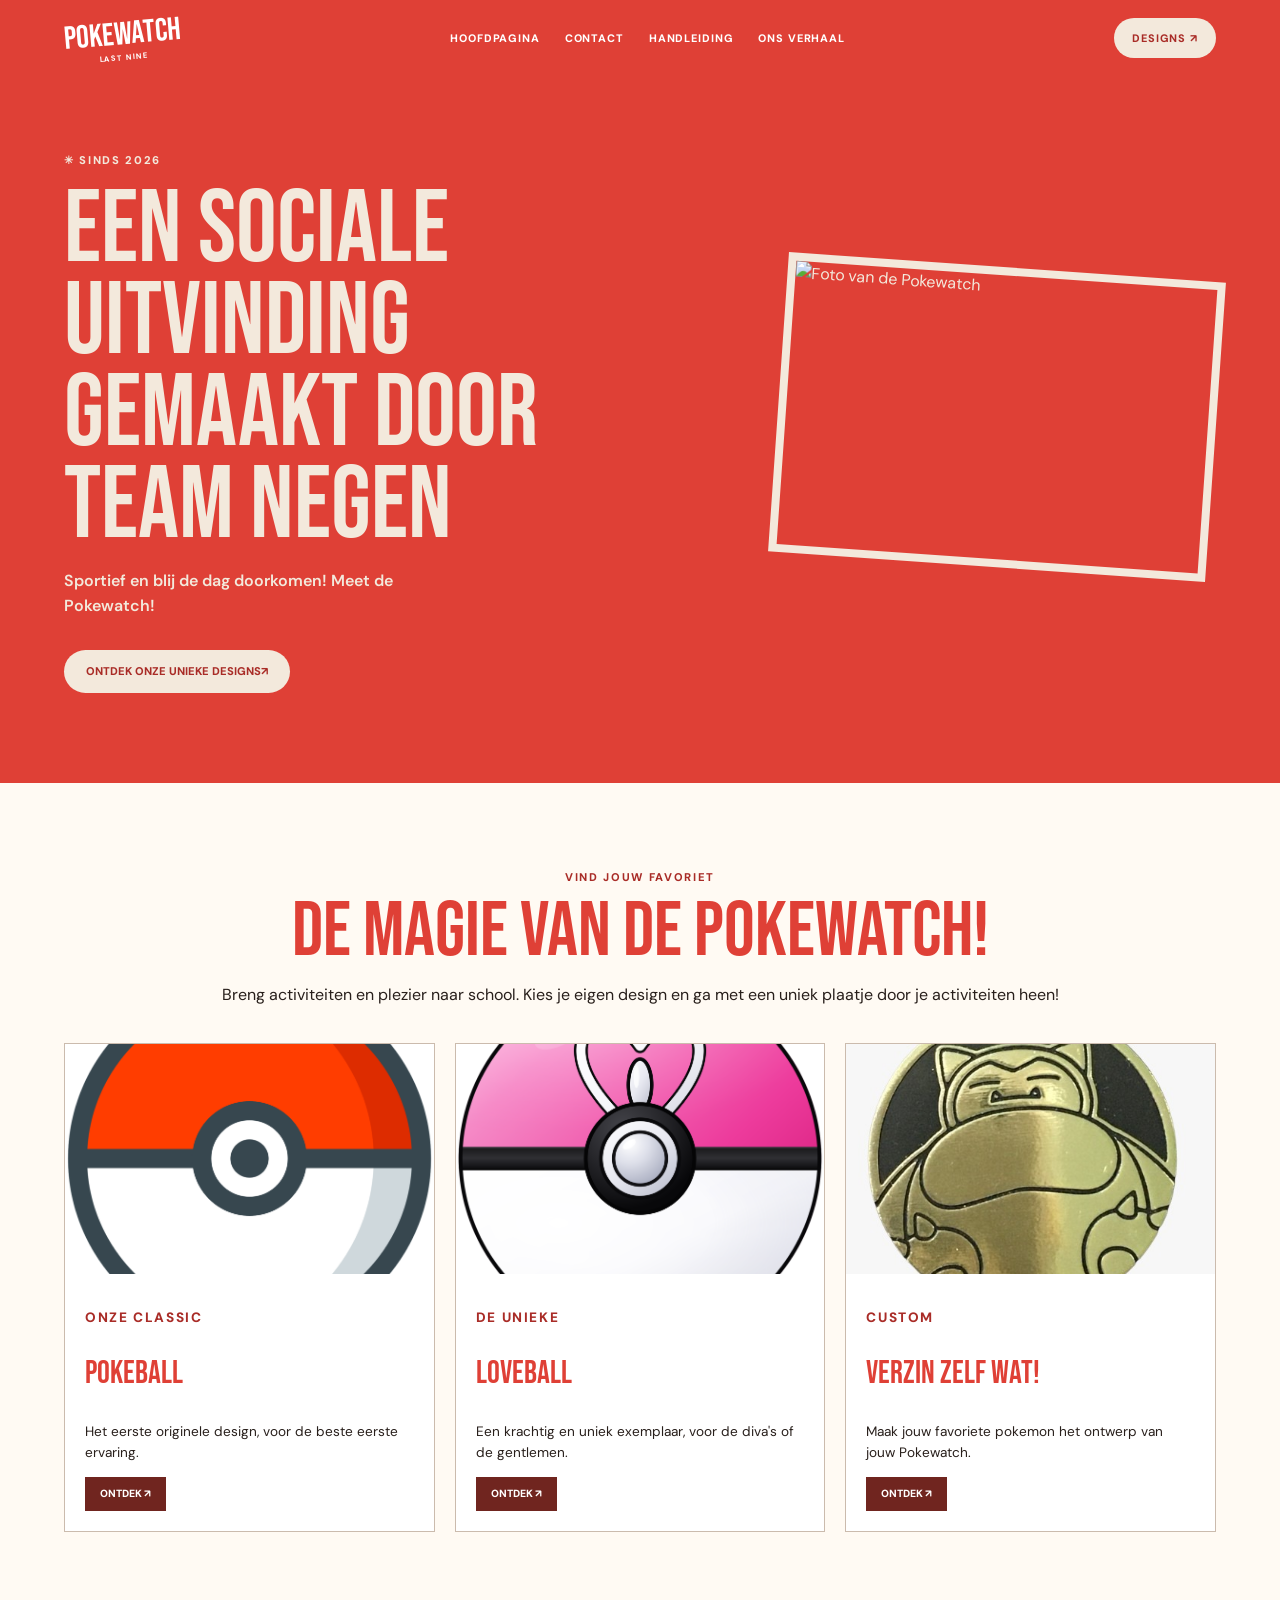
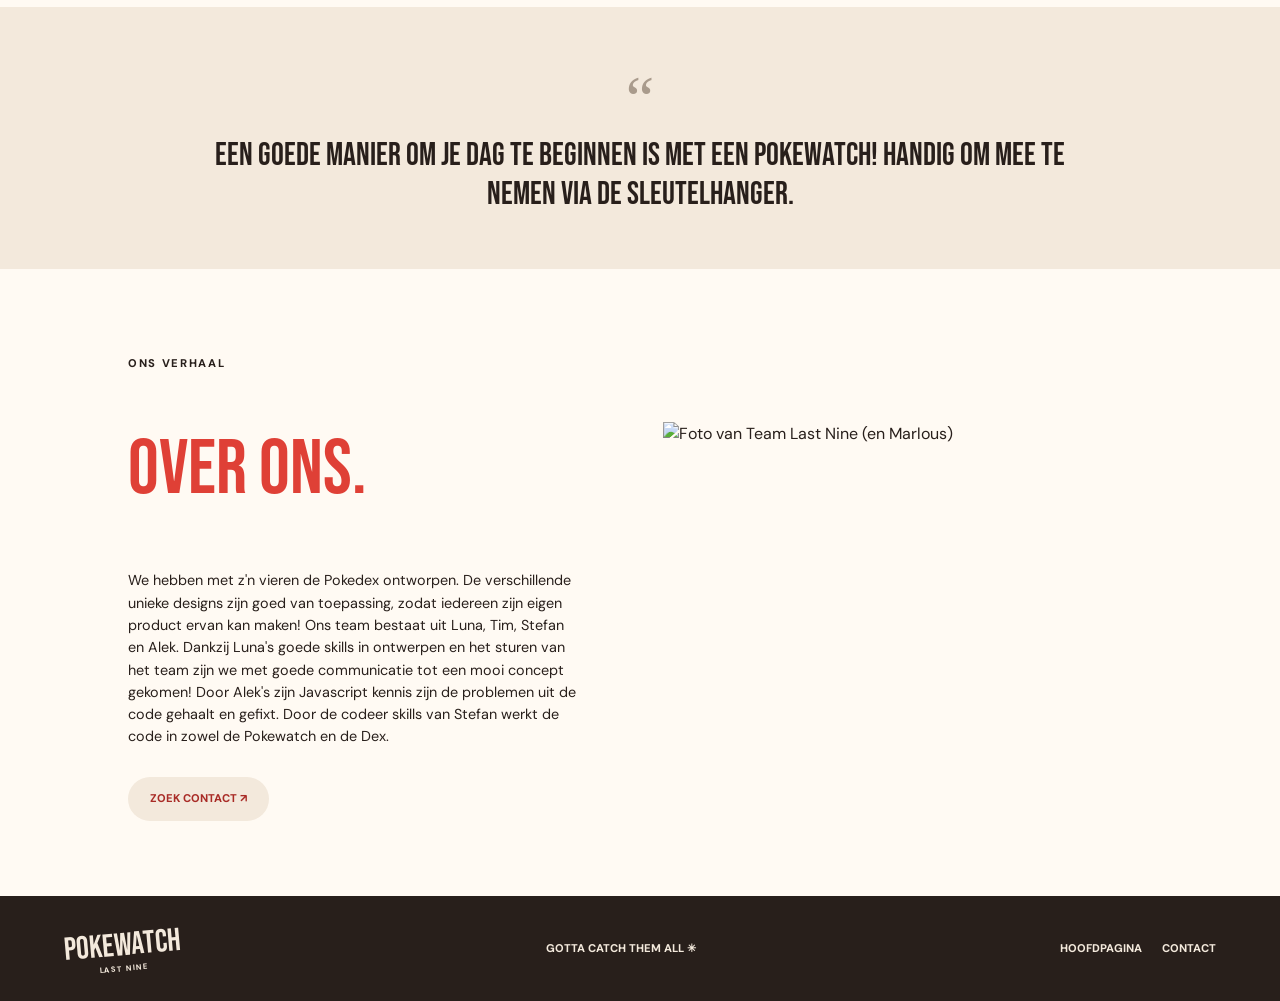
==== index.html @ 1aae1999 "Revise index.html for improved layout and content Updated the HTML structure and content for the Pok" ====
<!DOCTYPE html>
<html lang="nl">

<head>
    <meta charset="UTF-8">
    <meta name="viewport" content="width=device-width, initial-scale=1.0">
    <meta name="description" content="Ontdek de magie van Pokewatch!.">

    <title>Pokewatch | Hoofdpagina</title>

    <link rel="preconnect" href="https://fonts.googleapis.com">
    <link rel="preconnect" href="https://fonts.gstatic.com" crossorigin>
    <link
        href="https://fonts.googleapis.com/css2?family=Bebas+Neue&family=DM+Sans:wght@400;500;600;700;800&display=swap"
        rel="stylesheet">

    <link rel="stylesheet" href="indexStyle.css" />
</head>

<body>

    <header class="site-header">
        <a class="brand" href="index.html">
            <span class="brand-mark">Pokewatch</span>
            <span class="brand-sub">LAST NINE</span>
        </a>

        <nav class="main-nav">
            <a href="index.html">HOOFDPAGINA</a>
            <a href="contact.html">CONTACT</a>
            <a href="handleiding.html"> HANDLEIDING</a>
            <a href="#verhaal">ONS VERHAAL</a>

        </nav>

        <a class="header-cta" href="#producten">DESIGNS ↗</a>
    </header>


    <main>

        <!-- HERO -->

        <section class="hero">
            <div class="hero-copy">
                <p class="eyebrow">✳ SINDS 2026</p>

                <h1>
                    Een sociale uitvinding<br>
                    gemaakt door<br>
                    TEAM NEGEN
                </h1>

                <p class="hero-intro">
                    Sportief en blij de dag doorkomen! Meet de Pokewatch!
                </p>

                <a href="#producten" class="button">ONTDEK ONZE UNIEKE DESIGNS↗</a>
            </div>

            <div class="hero-image">
                <img src="images/PokeWatchReal.png" alt="Foto van de Pokewatch">
            </div>
        </section>


        <!-- PRODUCTEN -->

        <section class="products" id="producten">

            <div class="section-heading">
                <p class="eyebrow">VIND JOUW FAVORIET</p>
                <h2>DE MAGIE VAN DE POKEWATCH!</h2>
                <p>Breng activiteiten en plezier naar school. Kies je eigen design en ga met een uniek plaatje door je
                    activiteiten heen!</p>
            </div>

            <div class="product-grid">

                <article class="product-card">
                    <img src="images/pokeball.png" alt="De klassieke pokeball design">
                    <div class="product-info">
                        <p class="product-type">ONZE CLASSIC</p>
                        <h3>POKEBALL</h3>
                        <p>Het eerste originele design, voor de beste eerste ervaring.</p>
                        <a href="contact.html" class="small-button">ONTDEK ↗</a>
                    </div>
                </article>

                <article class="product-card">
                    <img src="images/loveball.png" alt="Een loveball design">
                    <div class="product-info">
                        <p class="product-type">DE UNIEKE</p>
                        <h3>LOVEBALL</h3>
                        <p>Een krachtig en uniek exemplaar, voor de diva's of de gentlemen.</p>
                        <a href="contact.html" class="small-button">ONTDEK ↗</a>
                    </div>
                </article>

                <article class="product-card">
                    <img src="images/Snorlax.jpeg" alt="Een voorbeeld van een custom design van de pokemon Snorlax">
                    <div class="product-info">
                        <p class="product-type">CUSTOM</p>
                        <h3>Verzin zelf wat!</h3>
                        <p>Maak jouw favoriete pokemon het ontwerp van jouw Pokewatch.</p>
                        <a href="contact.html" class="small-button">ONTDEK ↗</a>
                    </div>
                </article>

            </div>
        </section>


        <!-- QUOTE -->

        <section class="quote-section">
            <span class="quote-mark">“</span>
            <blockquote>
                EEN GOEDE MANIER OM JE DAG TE BEGINNEN IS MET EEN POKEWATCH!
                HANDIG OM MEE TE NEMEN VIA DE SLEUTELHANGER.
            </blockquote>
        </section>


        <!-- VERHAAL -->

        <section class="story" id="verhaal">

            <div class="story-copy">
                <p class="eyebrow">ONS VERHAAL</p>

                <h2>OVER ONS.</h2>

                <p>
                    We hebben met z'n vieren de Pokedex ontworpen. De verschillende unieke designs zijn goed van
                    toepassing, zodat iedereen zijn eigen product ervan kan maken!
                    Ons team bestaat uit Luna, Tim, Stefan en Alek. Dankzij Luna's goede skills in ontwerpen en het
                    sturen van het team zijn we met goede communicatie tot een mooi concept gekomen!
                    Door Alek's zijn Javascript kennis zijn de problemen uit de code gehaalt en gefixt. Door de codeer
                    skills van Stefan werkt de code in zowel de Pokewatch en de Dex.
                </p>

                <a href="contact.html" class="button">ZOEK CONTACT ↗</a>
            </div>

            <img src="images/GroepsFoto.jpeg" alt="Foto van Team Last Nine (en Marlous)">
        </section>

    </main>


    <!-- FOOTER -->

    <footer class="site-footer">

        <a class="brand" href="index.html">
            <span class="brand-mark">POKEWATCH</span>
            <span class="brand-sub">LAST NINE</span>
        </a>

        <p>GOTTA CATCH THEM ALL ✳</p>

        <nav>
            <a href="index.html">HOOFDPAGINA</a>
            <a href="contact.html">CONTACT</a>
        </nav>

    </footer>

</body>

</html>

</footer>

</body>

</html>
---- indexStyle.css ----
:root {
    --red: #df4036;
    --red-dark: #a92c27;
    --cream: #f3e9dc;
    --paper: #fffaf3;
    --ink: #281f1b;
    --wine: #70251f;

    --display: "Bebas Neue", Impact, sans-serif;
    --body: "DM Sans", Arial, sans-serif;
}

* {
    box-sizing: border-box;
}

html {
    scroll-behavior: smooth;
}

body {
    margin: 0;
    background: var(--paper);
    color: var(--ink);
    font-family: var(--body);
    line-height: 1.55;
}

a {
    color: inherit;
    text-decoration: none;
}

img {
    display: block;
    width: 100%;
    object-fit: cover;
}


/* HEADER */

.site-header {
    min-height: 76px;
    padding: 14px 5%;
    display: flex;
    align-items: center;
    justify-content: space-between;
    gap: 20px;
    background: var(--red);
    color: white;
}

.brand {
    display: flex;
    flex-direction: column;
    line-height: .9;
    transform: rotate(-5deg);
}

.brand-mark {
    font: 2rem var(--display);
}

.brand-sub {
    font-size: .48rem;
    font-weight: 800;
    letter-spacing: .13em;
    text-align: center;
}

.main-nav {
    display: flex;
    gap: 25px;
}

.main-nav a,
.header-cta {
    font-size: .68rem;
    font-weight: 800;
    letter-spacing: .08em;
}

.header-cta {
    padding: 12px 18px;
    border-radius: 30px;
    background: var(--cream);
    color: var(--red-dark);
}


/* HERO */

.hero {
    position: relative;
    min-height: 480px;
    padding: 65px 5% 90px;
    display: flex;
    align-items: center;
    justify-content: space-between;
    gap: 35px;
    overflow: hidden;
    background: var(--red);
    color: var(--cream);
}

.hero-copy {
    max-width: 650px;
    z-index: 1;
}

.eyebrow {
    font-size: .7rem;
    font-weight: 800;
    letter-spacing: .15em;
}

h1, h2, h3 {
    font-family: var(--display);
    font-weight: 400;
    line-height: .9;
}

.hero h1 {
    margin: 15px 0;
    font-size: clamp(4rem, 8vw, 7.5rem);
}

.hero-intro {
    max-width: 400px;
    font-weight: 600;
}

.hero-image {
    width: 38%;
    height: 300px;
    transform: rotate(4deg);
}

.hero-image img {
    height: 100%;
    border: 8px solid var(--cream);
}

.button {
    display: inline-block;
    margin-top: 15px;
    padding: 13px 22px;
    border-radius: 30px;
    background: var(--cream);
    color: var(--red-dark);
    font-size: .7rem;
    font-weight: 800;
}

.hero-bottom {
    position: absolute;
    bottom: 0;
    left: 0;
    width: 100%;
    padding: 10px;
    display: flex;
    justify-content: space-around;
    gap: 15px;
    background: var(--cream);
    color: var(--red-dark);
    font: 1rem var(--display);
}


/* PRODUCTEN */

.products {
    padding: 75px 5%;
}

.section-heading {
    text-align: center;
    margin-bottom: 35px;
}

.section-heading .eyebrow {
    color: var(--red-dark);
}

.section-heading h2 {
    margin: 10px 0;
    color: var(--red);
    font-size: clamp(2.8rem, 6vw, 5rem);
}

.product-grid {
    display: grid;
    grid-template-columns: repeat(3, 1fr);
    gap: 20px;
}

.product-card {
    overflow: hidden;
    border: 1px solid #cbbbad;
    background: white;
}

.product-card img {
    height: 230px;
}

.product-info {
    padding: 20px;
}

.product-type {
    color: var(--red-dark);
    font-size: .65rem;
    font-weight: 800;
    letter-spacing: .12em;
}

.product-info h3 {
    color: var(--red);
    font-size: 2rem;
}

.product-info p {
    font-size: .85rem;
}

.small-button {
    display: inline-block;
    padding: 9px 15px;
    background: var(--wine);
    color: white;
    font-size: .65rem;
    font-weight: 800;
}


/* QUOTE */

.quote-section {
    padding: 55px 15%;
    background: var(--cream);
    text-align: center;
}

.quote-mark {
    color: #a99b8c;
    font: 4rem Georgia, serif;
}

.quote-section blockquote {
    margin: 0;
    color: var(--ink);
    font: 2rem var(--display);
}


/* VERHAAL */

.story {
    padding: 75px 10%;
    display: grid;
    grid-template-columns: 1fr 1fr;
    align-items: center;
    gap: 45px;
}

.story-copy h2 {
    color: var(--red);
    font-size: clamp(3.5rem, 6vw, 5.5rem);
}

.story-copy p:not(.eyebrow) {
    max-width: 450px;
    font-size: .9rem;
}

.story > img {
    height: 320px;
}


/* FOOTER */

.site-footer {
    padding: 30px 5%;
    display: flex;
    align-items: center;
    justify-content: space-between;
    gap: 20px;
    background: var(--ink);
    color: var(--cream);
}

.site-footer p {
    font-size: .7rem;
    font-weight: 800;
}

.site-footer nav {
    display: flex;
    gap: 20px;
}

.site-footer nav a {
    font-size: .7rem;
    font-weight: 800;
}


/* MOBIEL */

@media (max-width: 760px) {

    .site-header {
        flex-wrap: wrap;
    }

    .main-nav {
        order: 3;
        width: 100%;
        justify-content: space-between;
        gap: 10px;
    }

    .hero {
        padding: 45px 22px 75px;
        flex-direction: column;
        align-items: flex-start;
    }

    .hero h1 {
        font-size: clamp(3.8rem, 14vw, 6rem);
    }

    .hero-image {
        width: 80%;
        height: 220px;
        align-self: flex-end;
    }

    .product-grid {
        grid-template-columns: 1fr;
    }

    .product-card img {
        height: 250px;
    }

    .story {
        grid-template-columns: 1fr;
        padding: 50px 7%;
    }

    .quote-section {
        padding: 45px 8%;
    }

    .site-footer {
        flex-wrap: wrap;
    }
}

@media (max-width: 480px) {

    .main-nav a {
        font-size: .58rem;
    }

    .header-cta {
        font-size: .58rem;
    }

    .hero-bottom {
        justify-content: flex-start;
        overflow: hidden;
        white-space: nowrap;
    }

    .quote-section blockquote {
        font-size: 1.6rem;
    }

    .site-footer nav {
        width: 100%;
    }
}

@media (prefers-reduced-motion: reduce) {
    html {
        scroll-behavior: auto;
    }
}
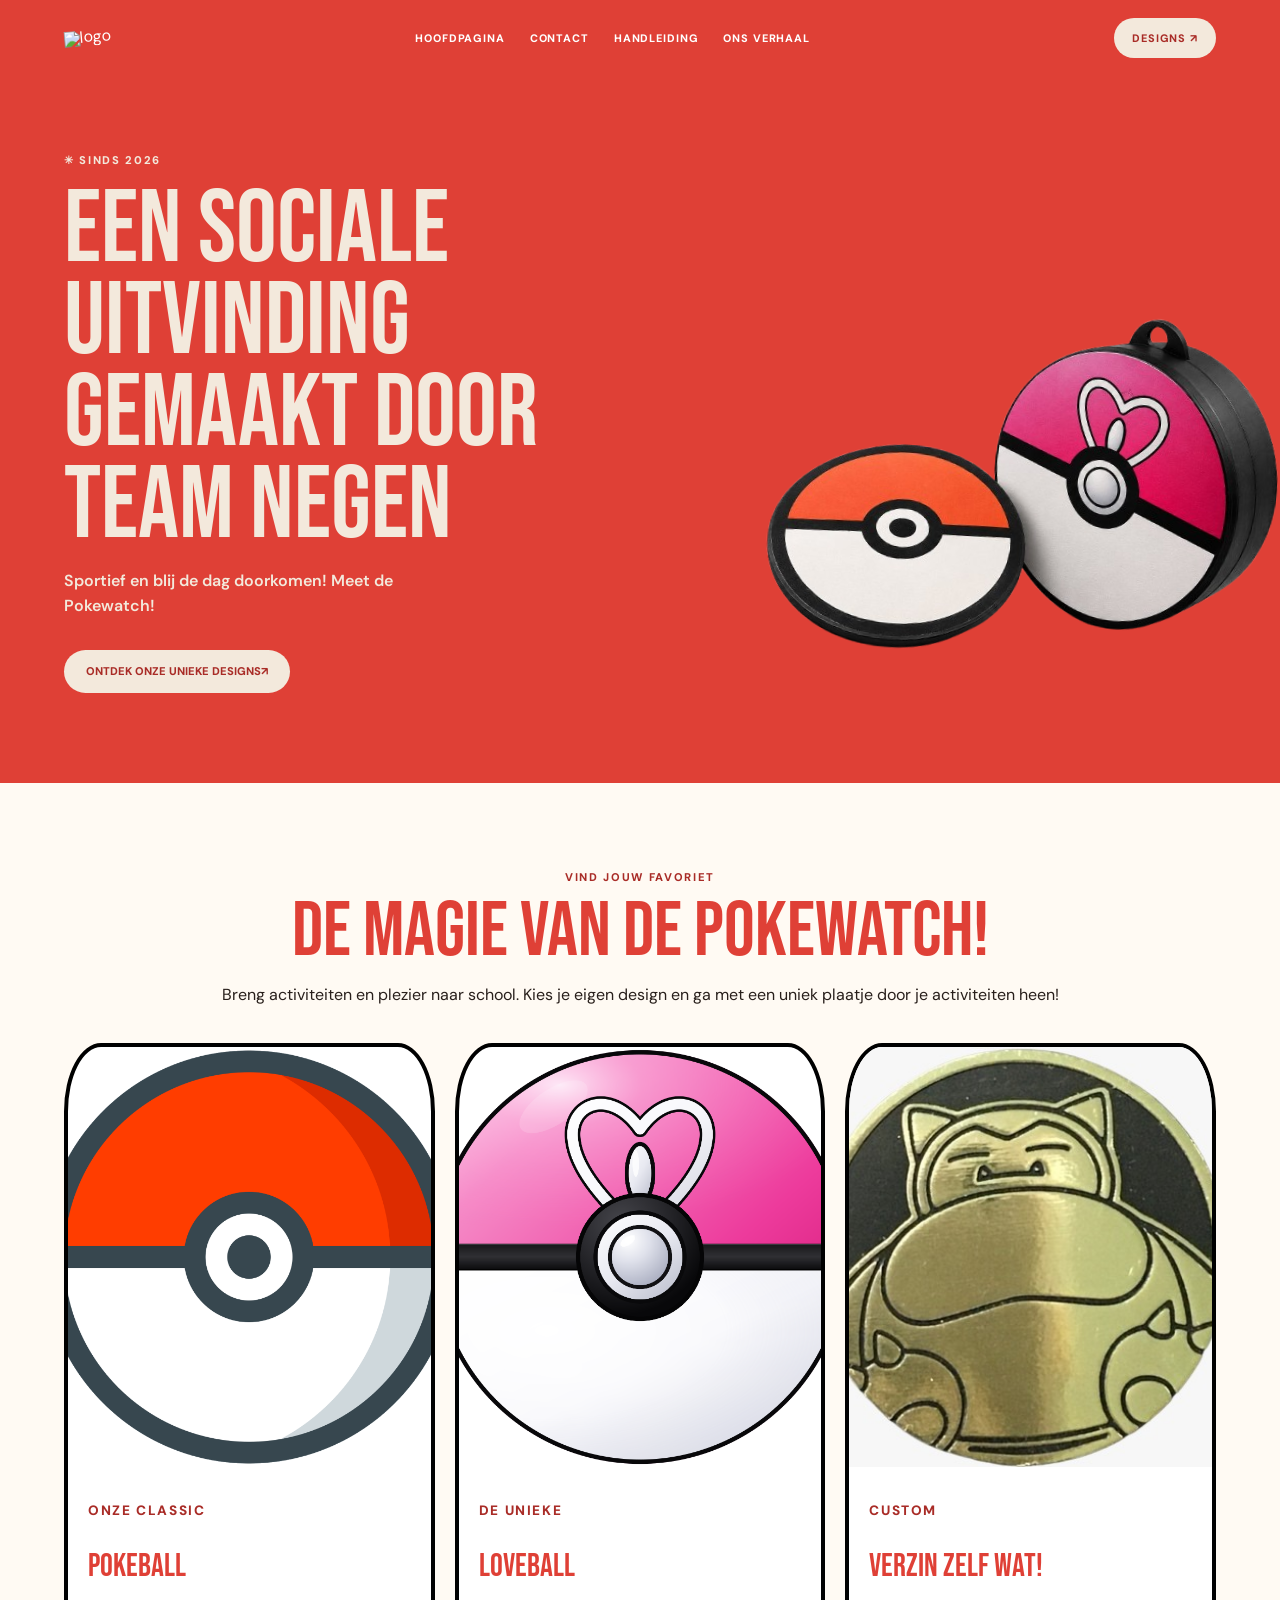
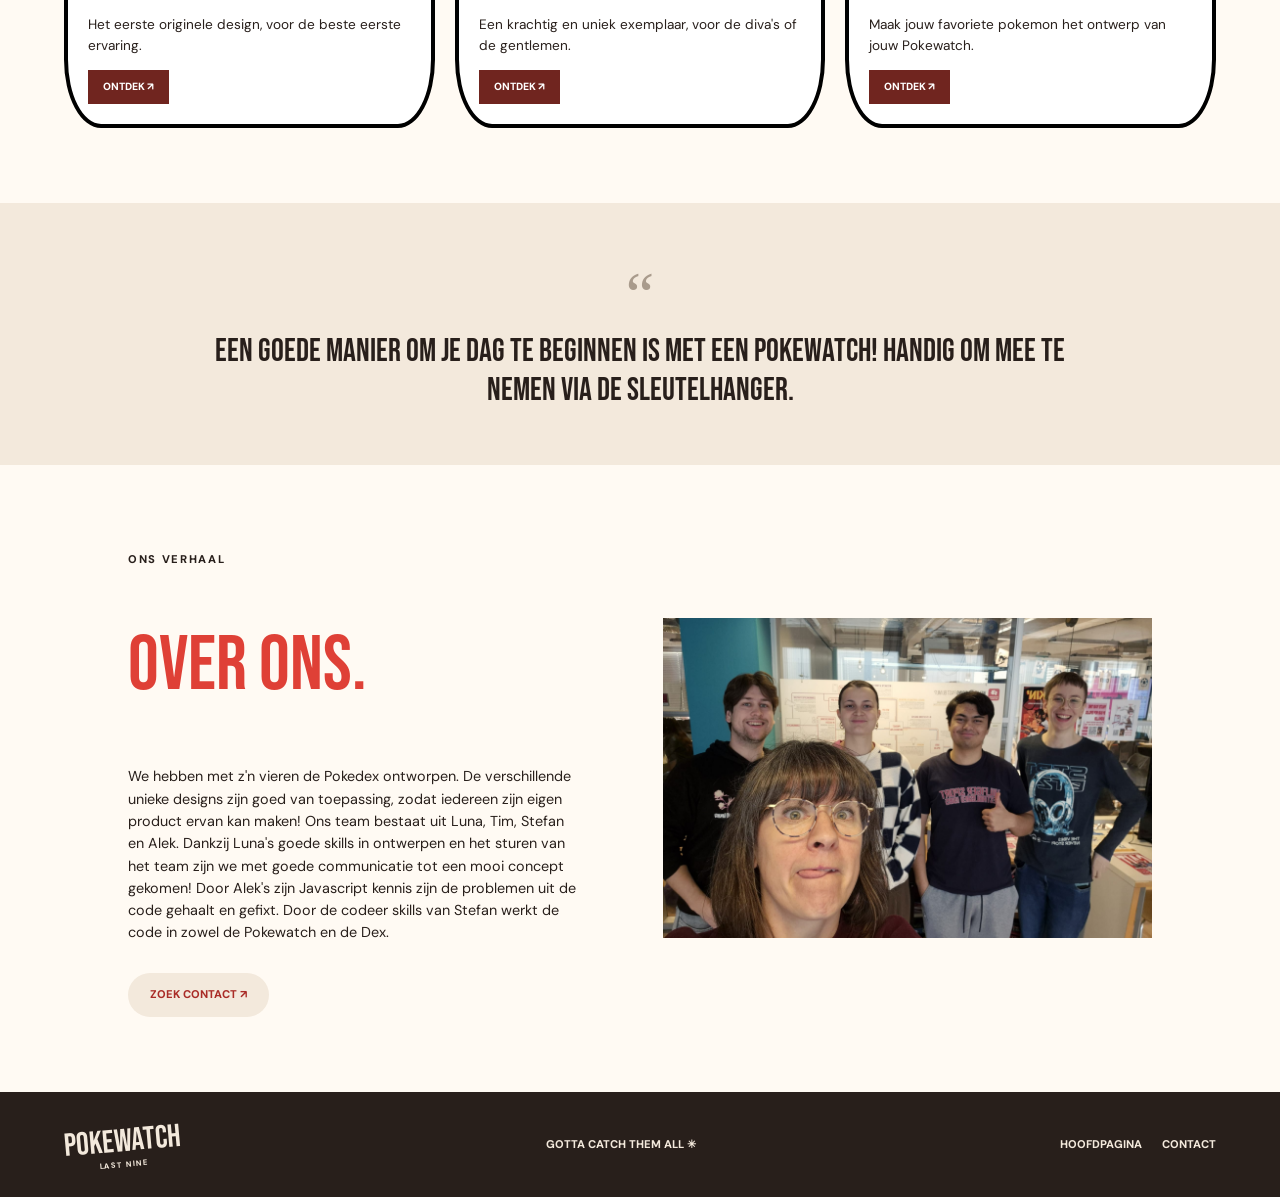
==== commit bb4fe78d: "Fix HTML structure and add logo image" ====
--- a/index.html
+++ b/index.html
@@ -21,8 +21,7 @@
 
     <header class="site-header">
         <a class="brand" href="index.html">
-            <span class="brand-mark">Pokewatch</span>
-            <span class="brand-sub">LAST NINE</span>
+            <img src="s-blob-v1-IMAGE-4X1FNMY99dk.png" alt="logo">
         </a>
 
         <nav class="main-nav">
--- a/indexStyle.css
+++ b/indexStyle.css
@@ -97,8 +97,7 @@
     padding: 65px 5% 90px;
     display: flex;
     align-items: center;
-    justify-content: space-between;
-    gap: 35px;
+    gap: 10px;
     overflow: hidden;
     background: var(--red);
     color: var(--cream);
@@ -115,7 +114,9 @@
     letter-spacing: .15em;
 }
 
-h1, h2, h3 {
+h1,
+h2,
+h3 {
     font-family: var(--display);
     font-weight: 400;
     line-height: .9;
@@ -138,8 +139,9 @@
 }
 
 .hero-image img {
-    height: 100%;
-    border: 8px solid var(--cream);
+    max-height: 550px;
+    width: auto;
+    padding-bottom: 50px;
 }
 
 .button {
@@ -197,12 +199,15 @@
 
 .product-card {
     overflow: hidden;
-    border: 1px solid #cbbbad;
+    border: 4px solid #000000;
     background: white;
+    border-radius: 10%;
+    display: flex;
+    flex-direction: column;
 }
 
 .product-card img {
-    height: 230px;
+    min-height: 420px;
 }
 
 .product-info {
@@ -232,6 +237,7 @@
     color: white;
     font-size: .65rem;
     font-weight: 800;
+    margin-top: auto;
 }
 
 
@@ -275,7 +281,7 @@
     font-size: .9rem;
 }
 
-.story > img {
+.story>img {
     height: 320px;
 }
 
@@ -334,9 +340,14 @@
     }
 
     .hero-image {
-        width: 80%;
+        width: 50%;
         height: 220px;
         align-self: flex-end;
+        flex-direction: column;
+    }
+
+    .hero-image img {
+        max-height: 250px;
     }
 
     .product-grid {
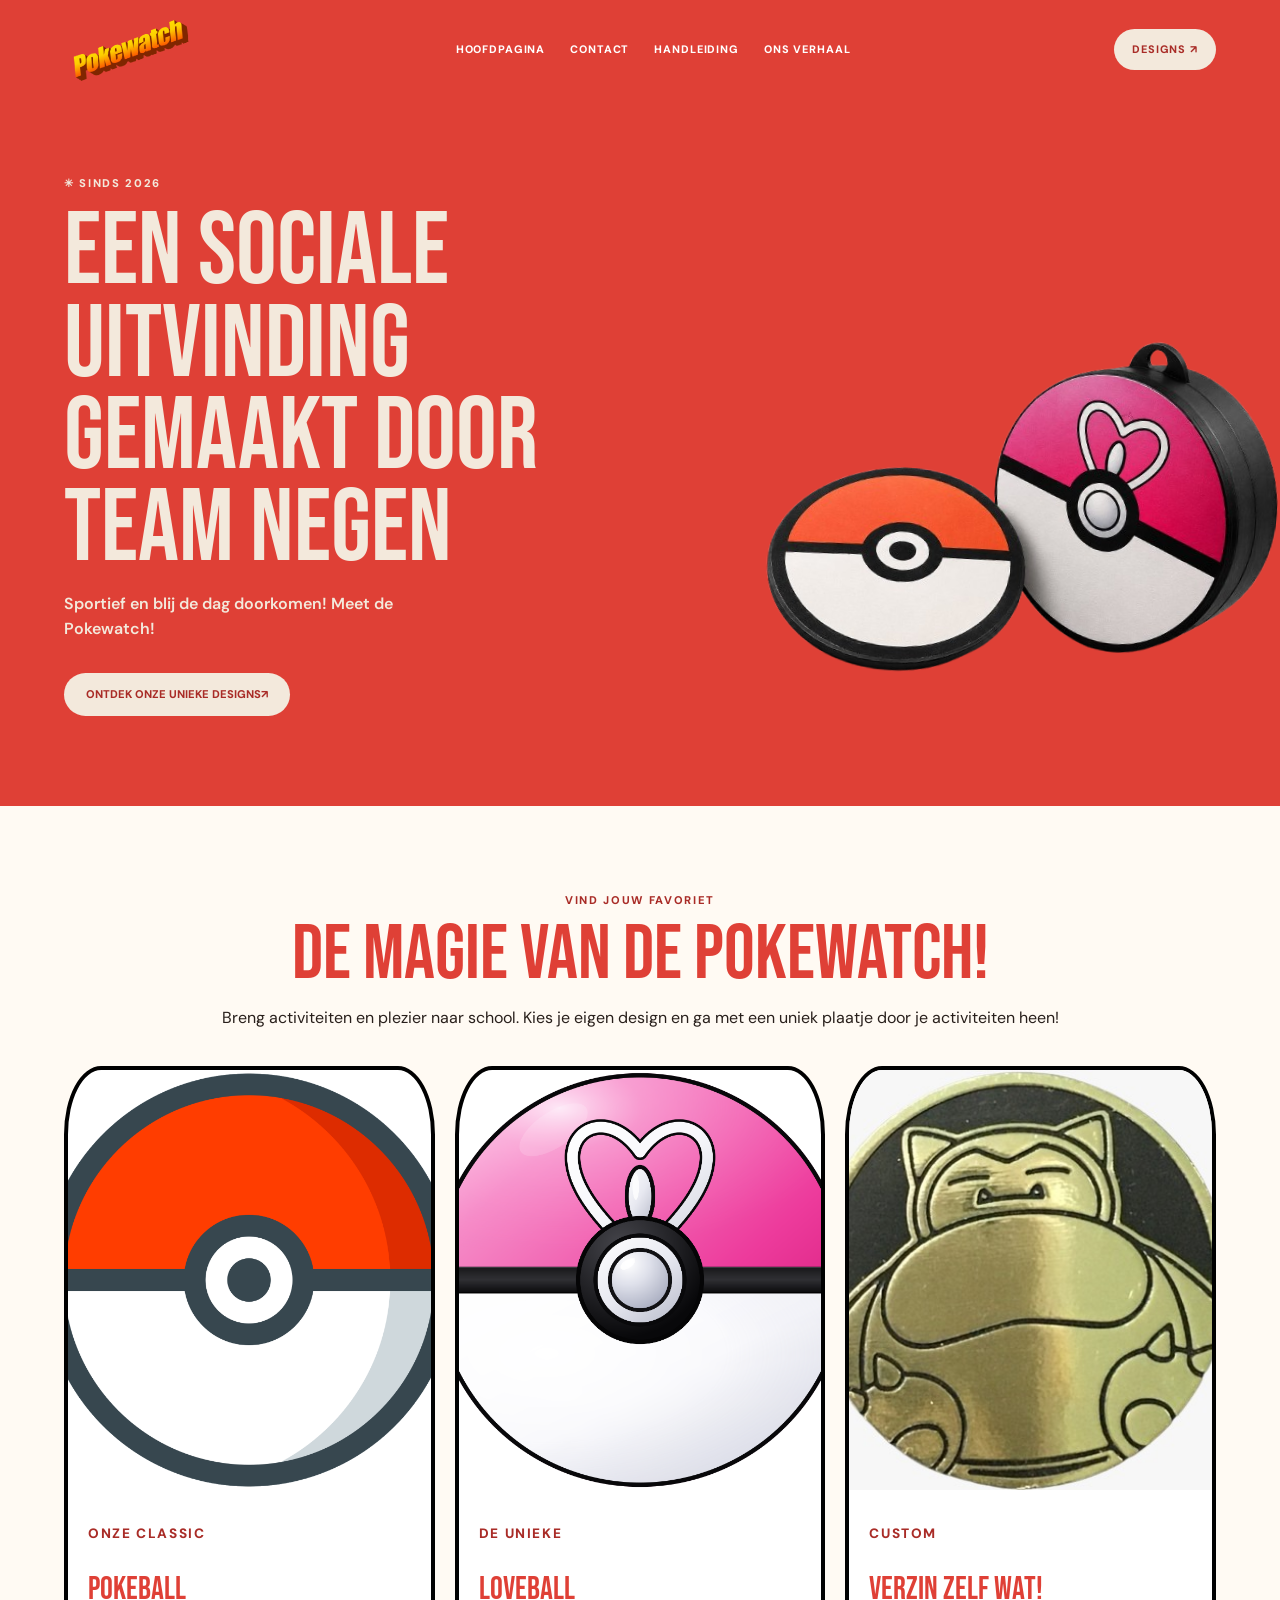
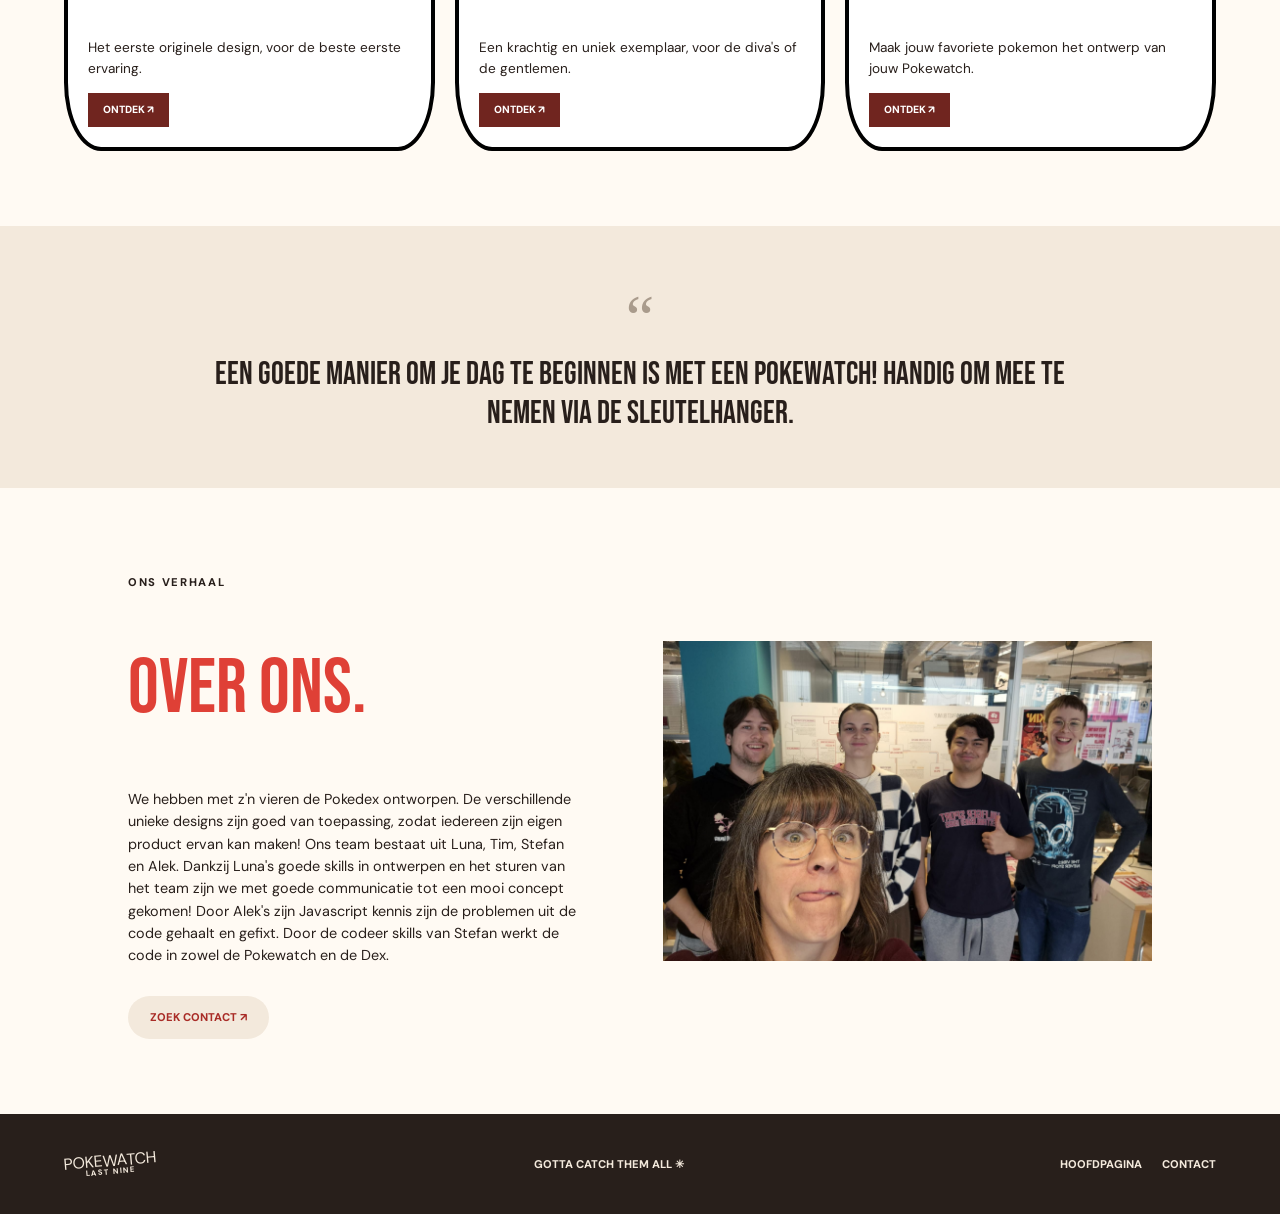
==== commit 94fff1ae: "Fix HTML formatting and structure" ====
--- a/index.html
+++ b/index.html
@@ -21,7 +21,7 @@
 
     <header class="site-header">
         <a class="brand" href="index.html">
-            <img src="s-blob-v1-IMAGE-4X1FNMY99dk.png" alt="logo">
+            <img src="images/s-blob-v1-IMAGE-4X1FNMY99dk.png" alt="logo">
         </a>
 
         <nav class="main-nav">
--- a/indexStyle.css
+++ b/indexStyle.css
@@ -58,8 +58,8 @@
     transform: rotate(-5deg);
 }
 
-.brand-mark {
-    font: 2rem var(--display);
+header a img {
+    max-width: 10vw;
 }
 
 .brand-sub {
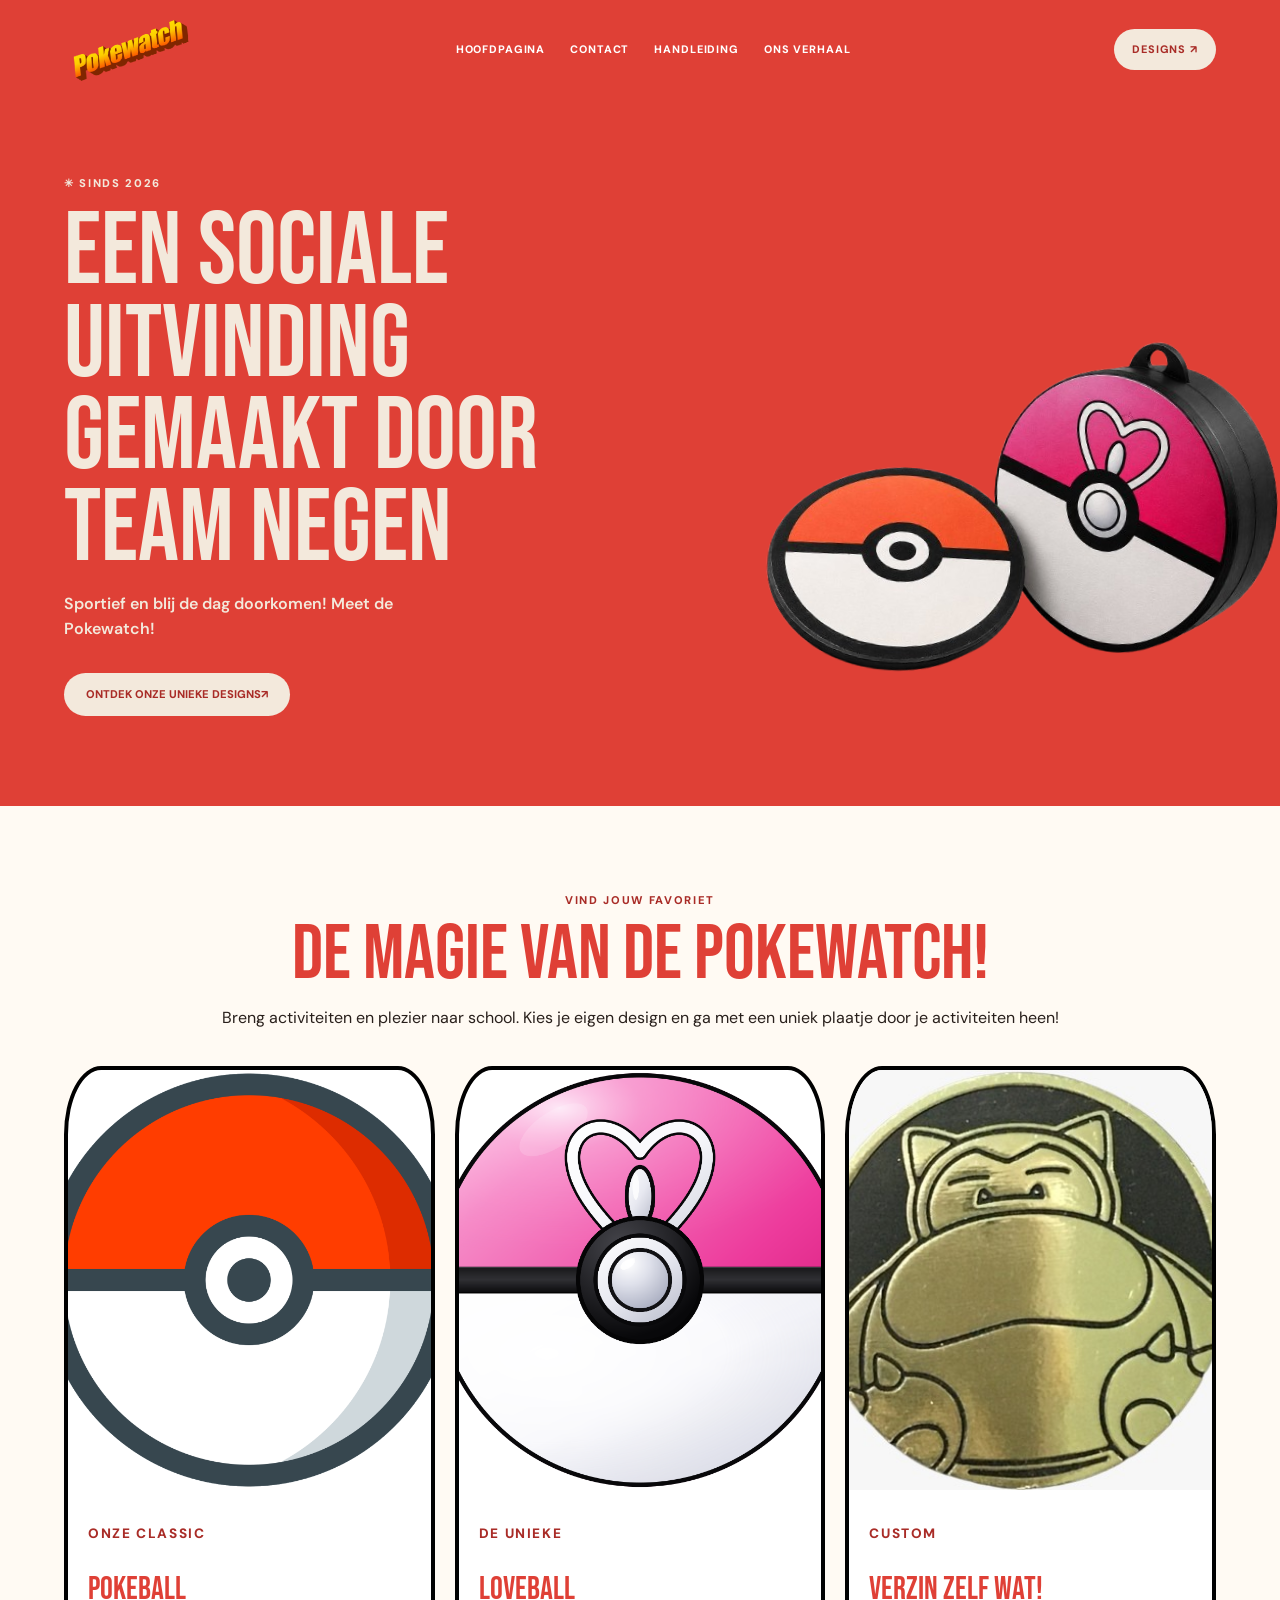
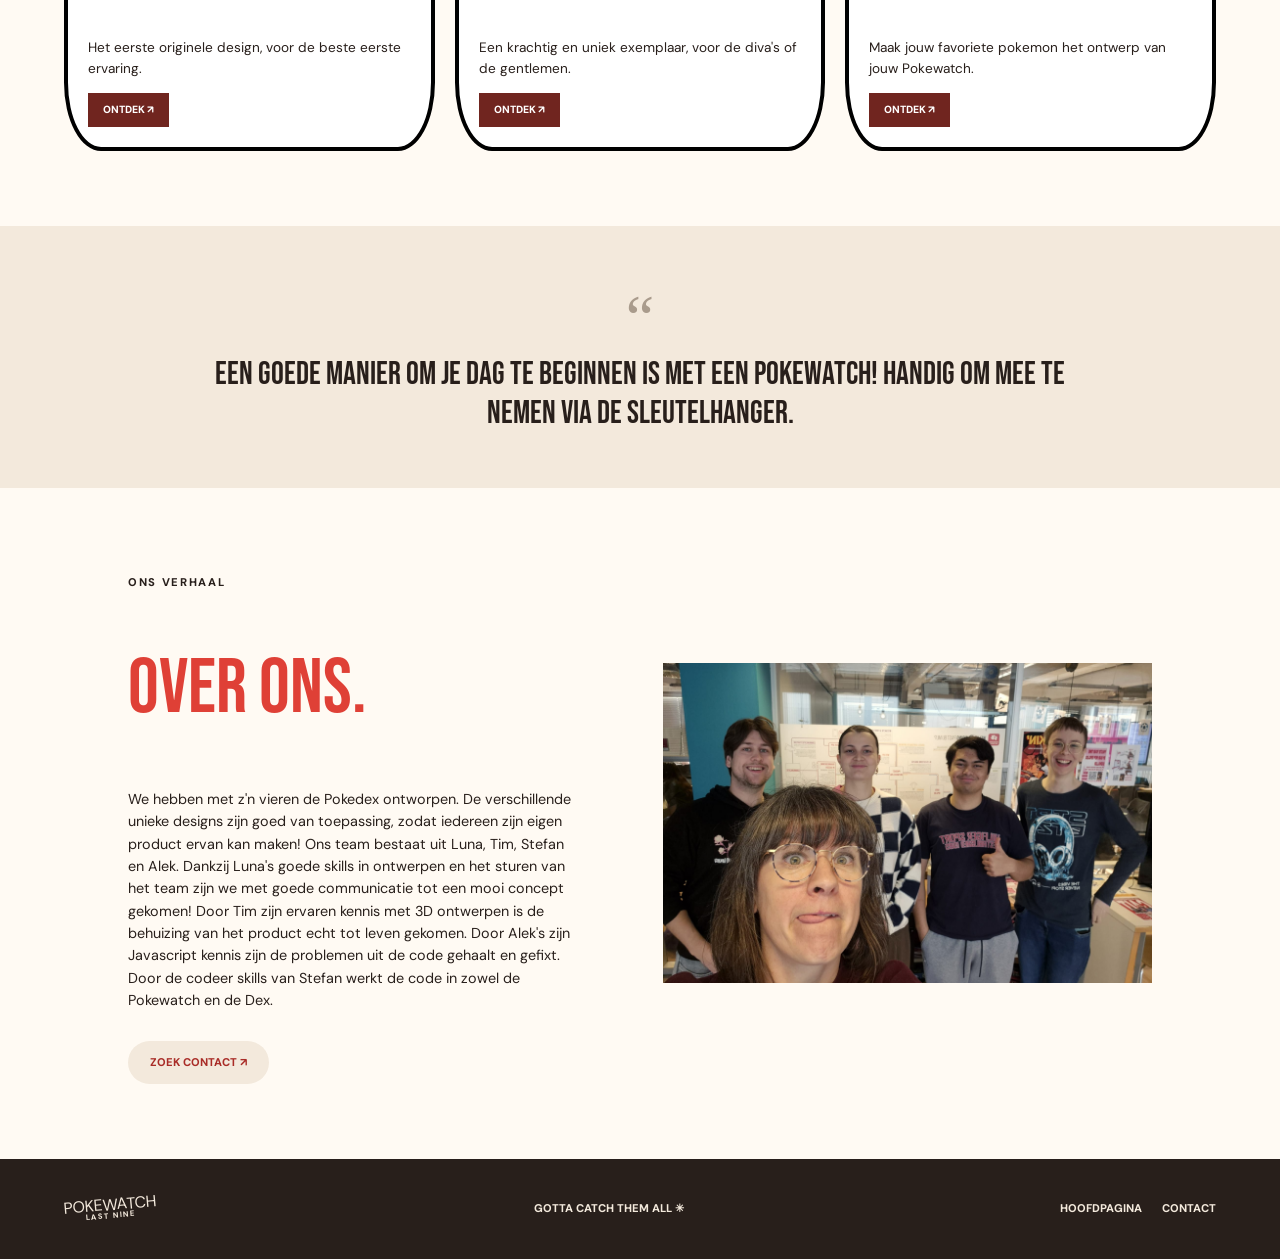
==== commit 8c451963: "Fix HTML structure and improve content" ====
--- a/index.html
+++ b/index.html
@@ -134,7 +134,8 @@
                     We hebben met z'n vieren de Pokedex ontworpen. De verschillende unieke designs zijn goed van
                     toepassing, zodat iedereen zijn eigen product ervan kan maken!
                     Ons team bestaat uit Luna, Tim, Stefan en Alek. Dankzij Luna's goede skills in ontwerpen en het
-                    sturen van het team zijn we met goede communicatie tot een mooi concept gekomen!
+                    sturen van het team zijn we met goede communicatie tot een mooi concept gekomen! Door Tim zijn ervaren kennis met 3D ontwerpen
+                    is de behuizing van het product echt tot leven gekomen.
                     Door Alek's zijn Javascript kennis zijn de problemen uit de code gehaalt en gefixt. Door de codeer
                     skills van Stefan werkt de code in zowel de Pokewatch en de Dex.
                 </p>
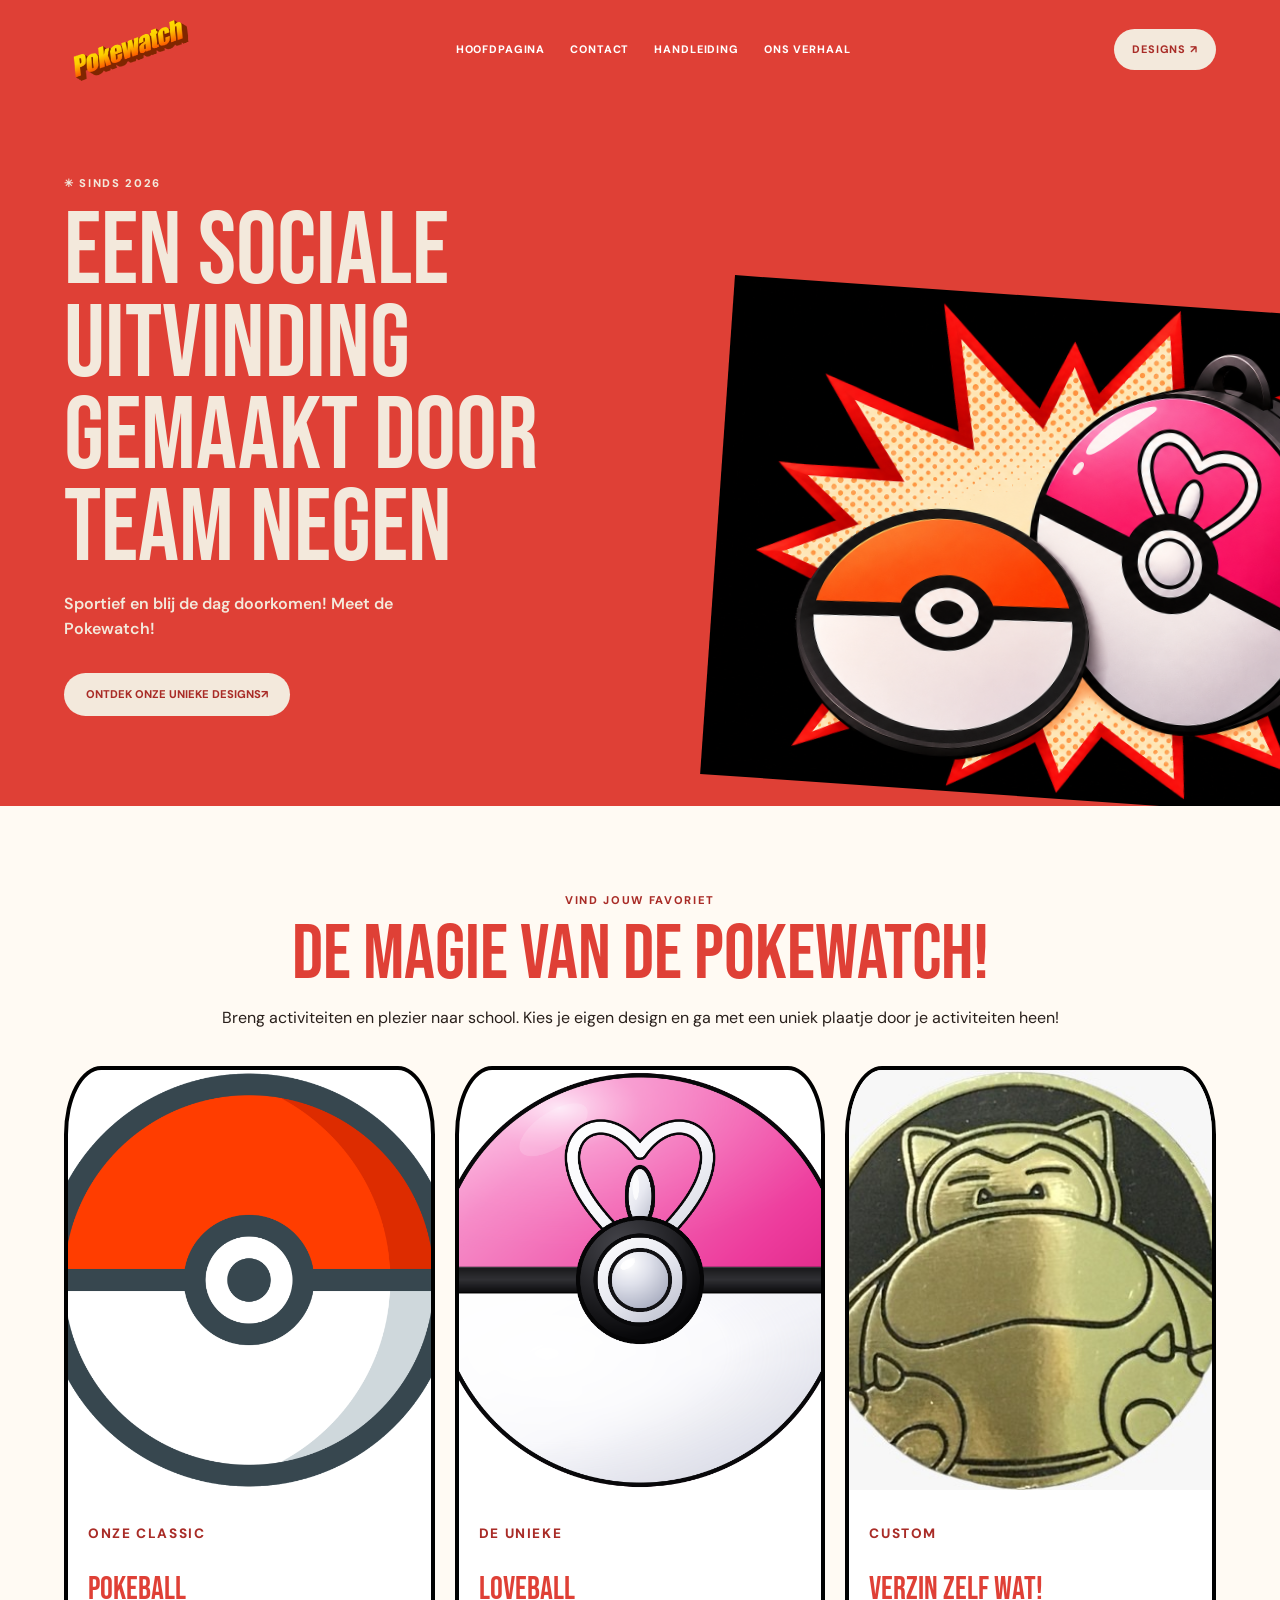
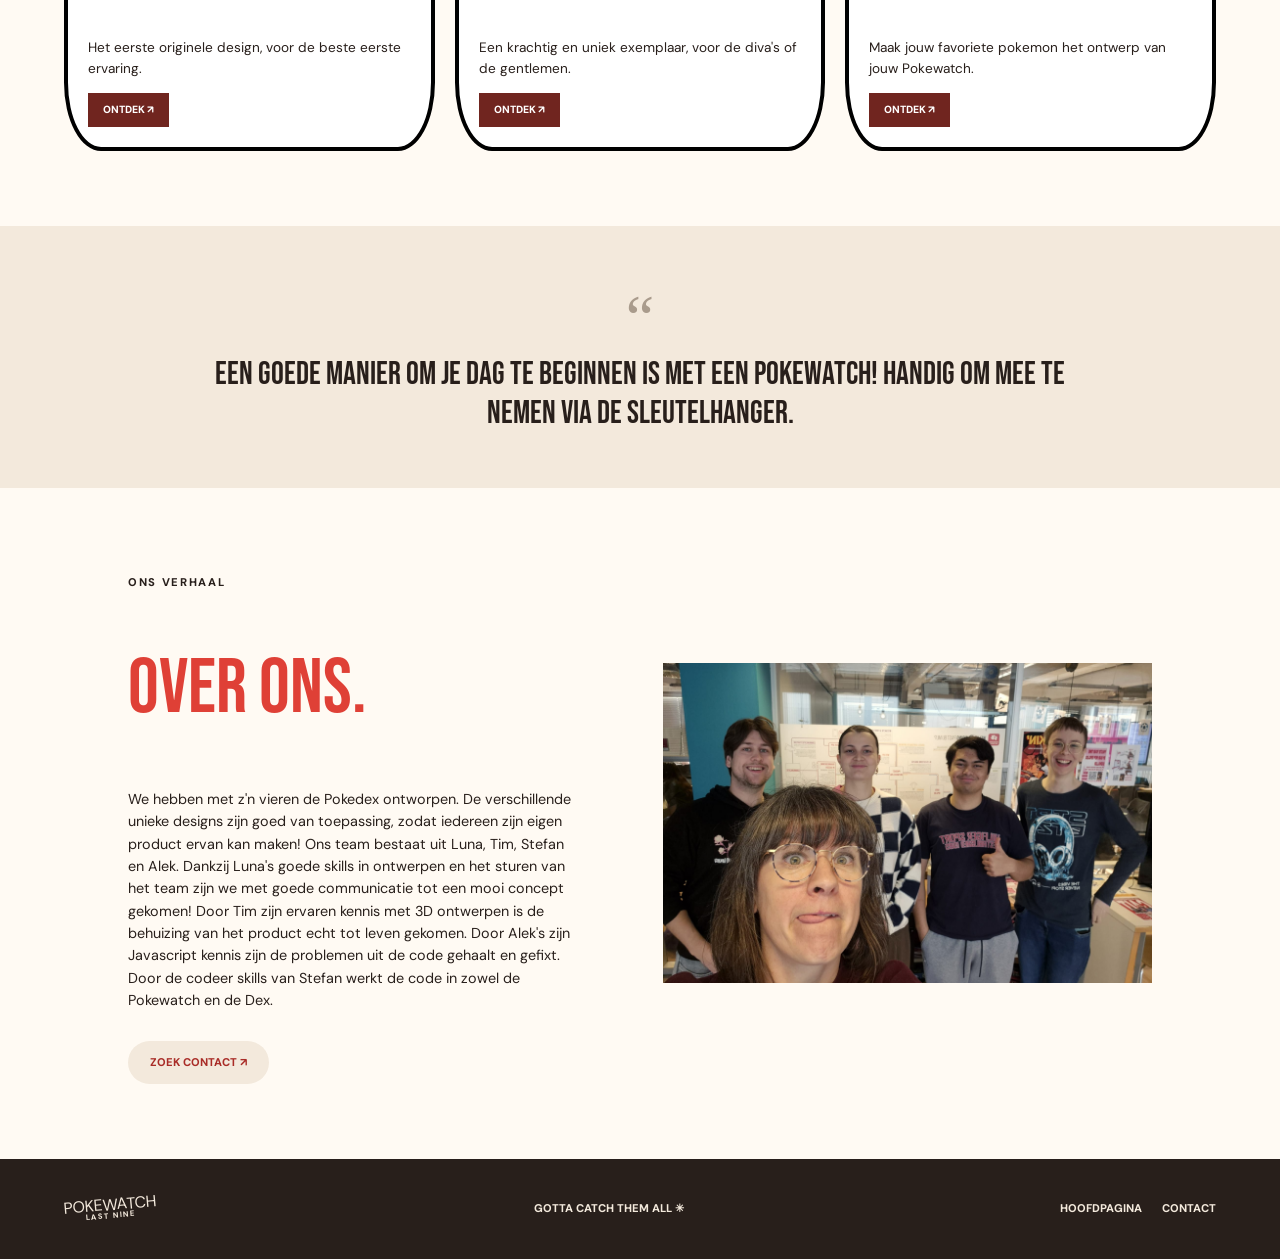
==== commit abaff2f4: "Revise index.html with new design elements Updated the Pokewatch homepage with new content and image" ====
--- a/index.html
+++ b/index.html
@@ -58,7 +58,7 @@
             </div>
 
             <div class="hero-image">
-                <img src="images/PokeWatchReal.png" alt="Foto van de Pokewatch">
+                <img src="images/PokeWatchReal2.png" alt="Foto van de Pokewatch">
             </div>
         </section>
 
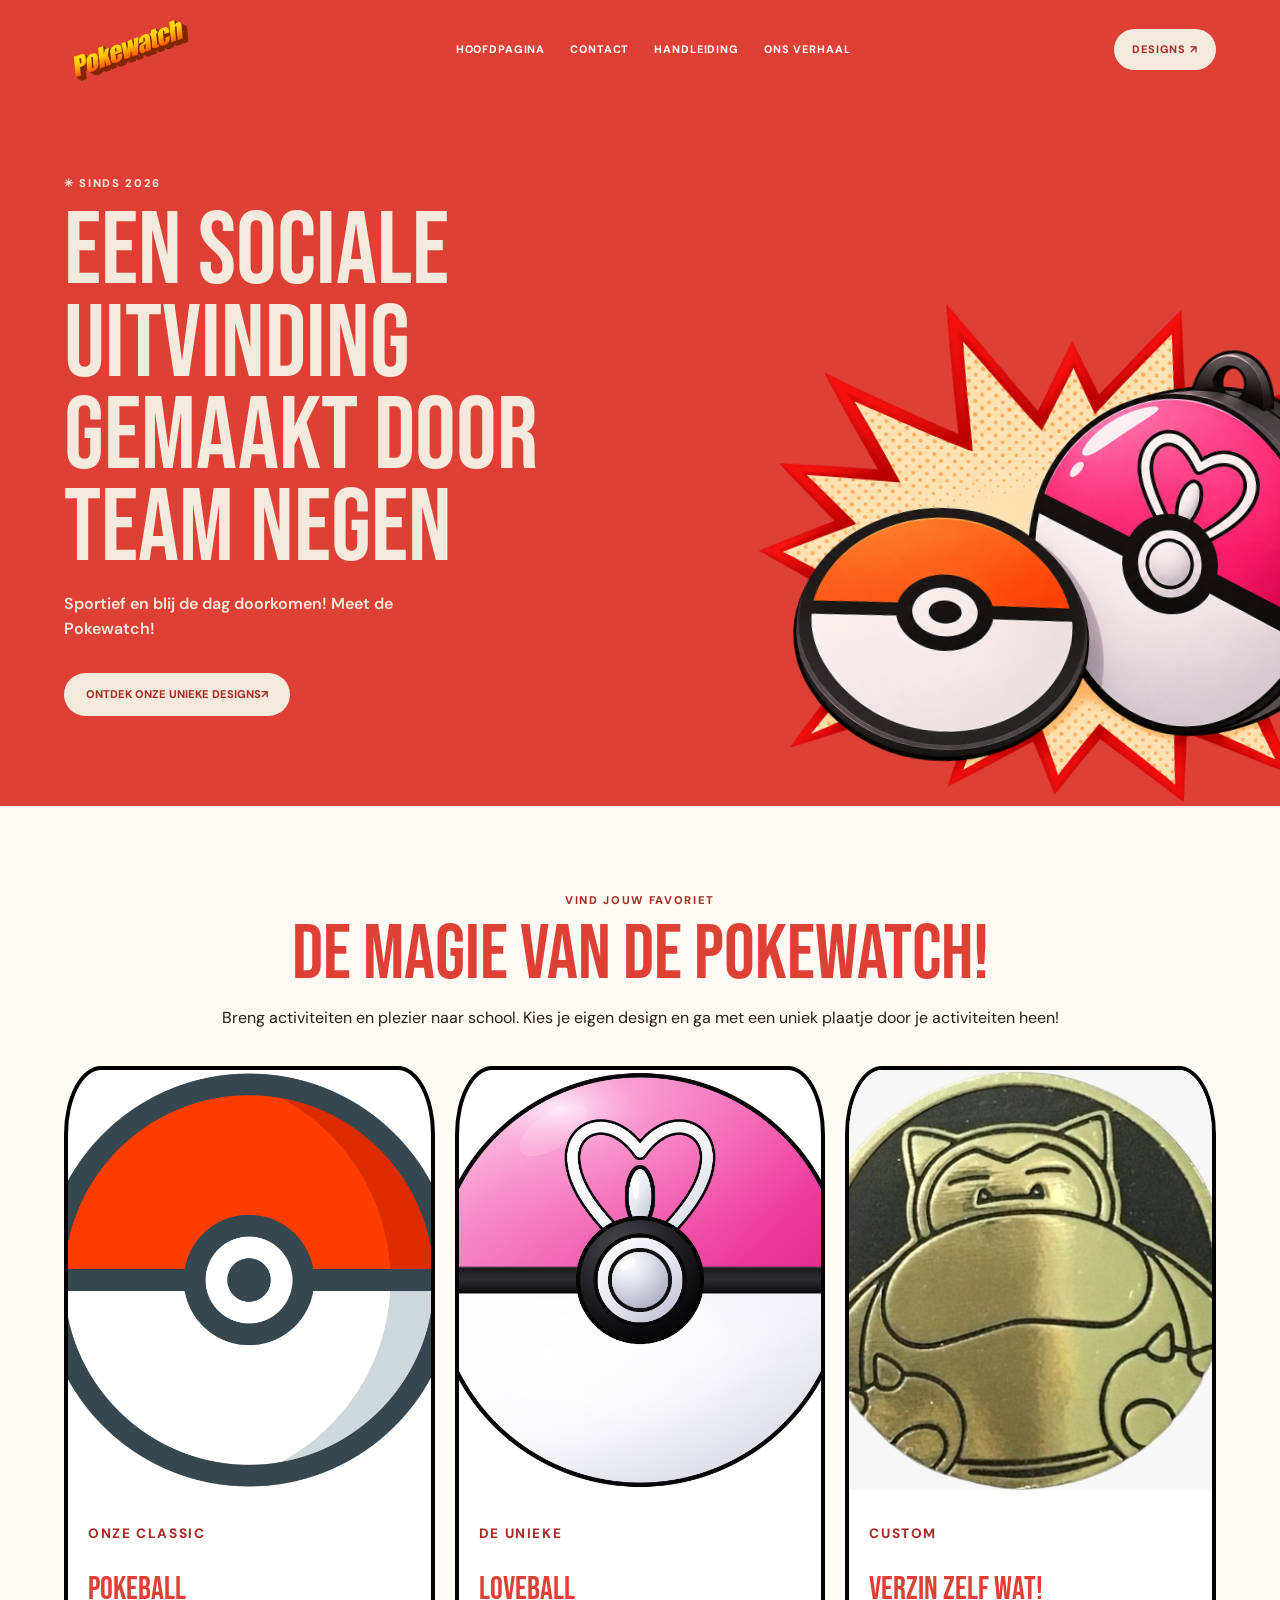
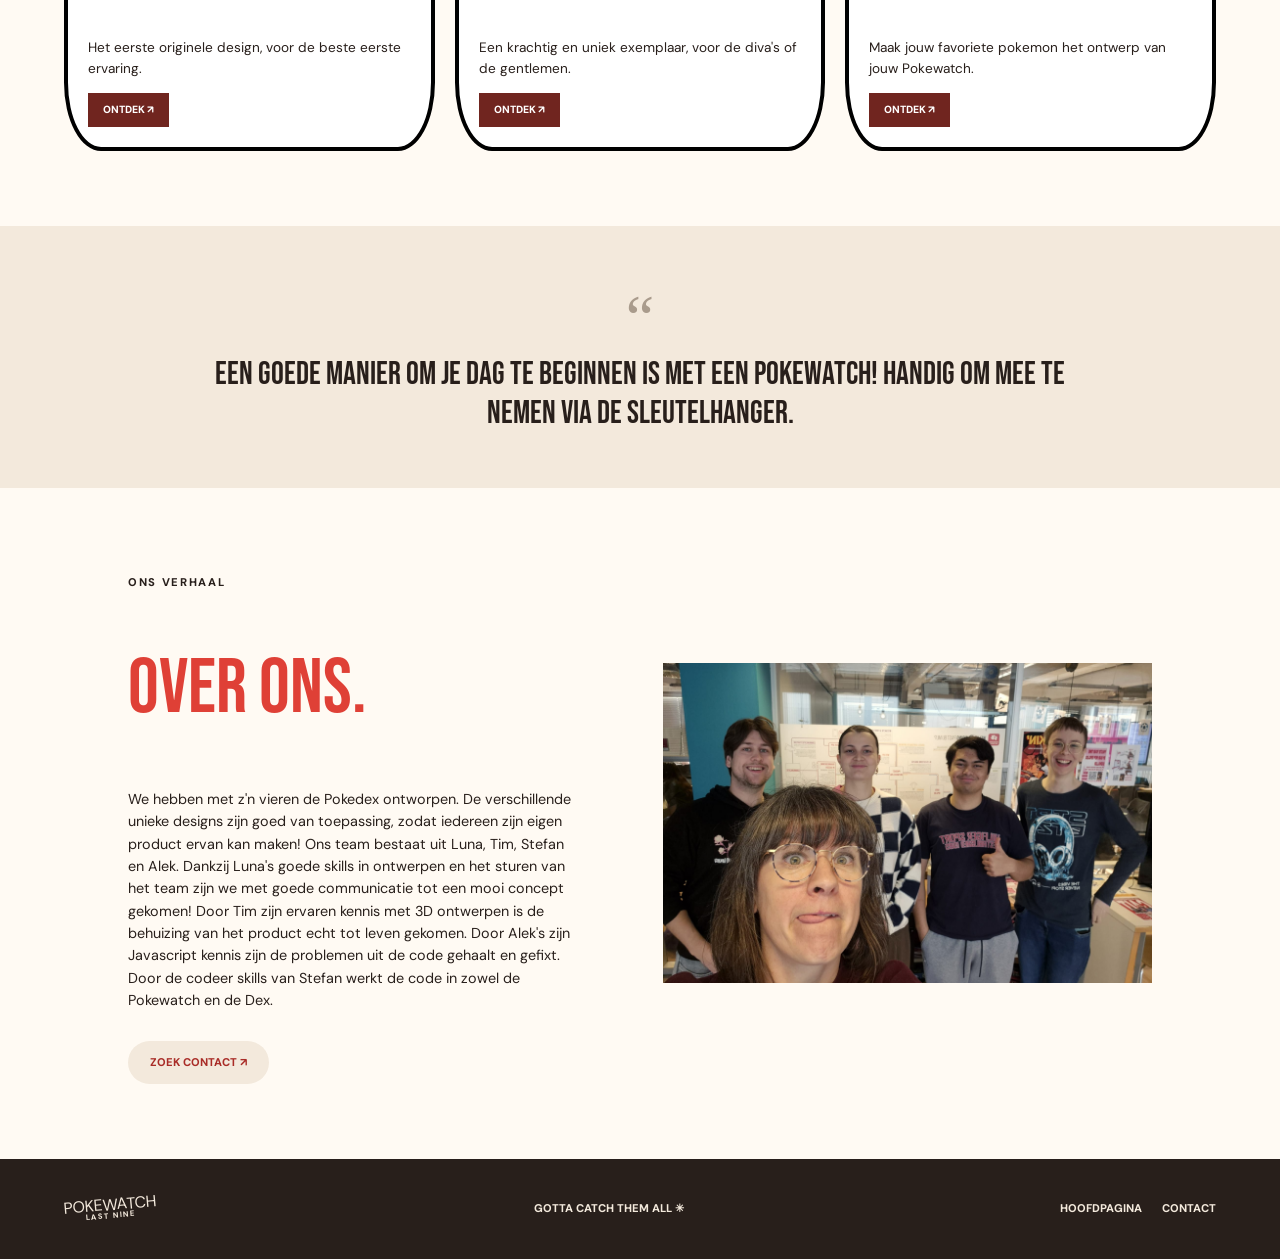
==== commit 3de37f23: "Fix HTML structure and update hero image" ====
--- a/index.html
+++ b/index.html
@@ -58,7 +58,7 @@
             </div>
 
             <div class="hero-image">
-                <img src="images/PokeWatchReal2.png" alt="Foto van de Pokewatch">
+                <img src="images/PokeWatchReal3.png" alt="Foto van de Pokewatch">
             </div>
         </section>
 
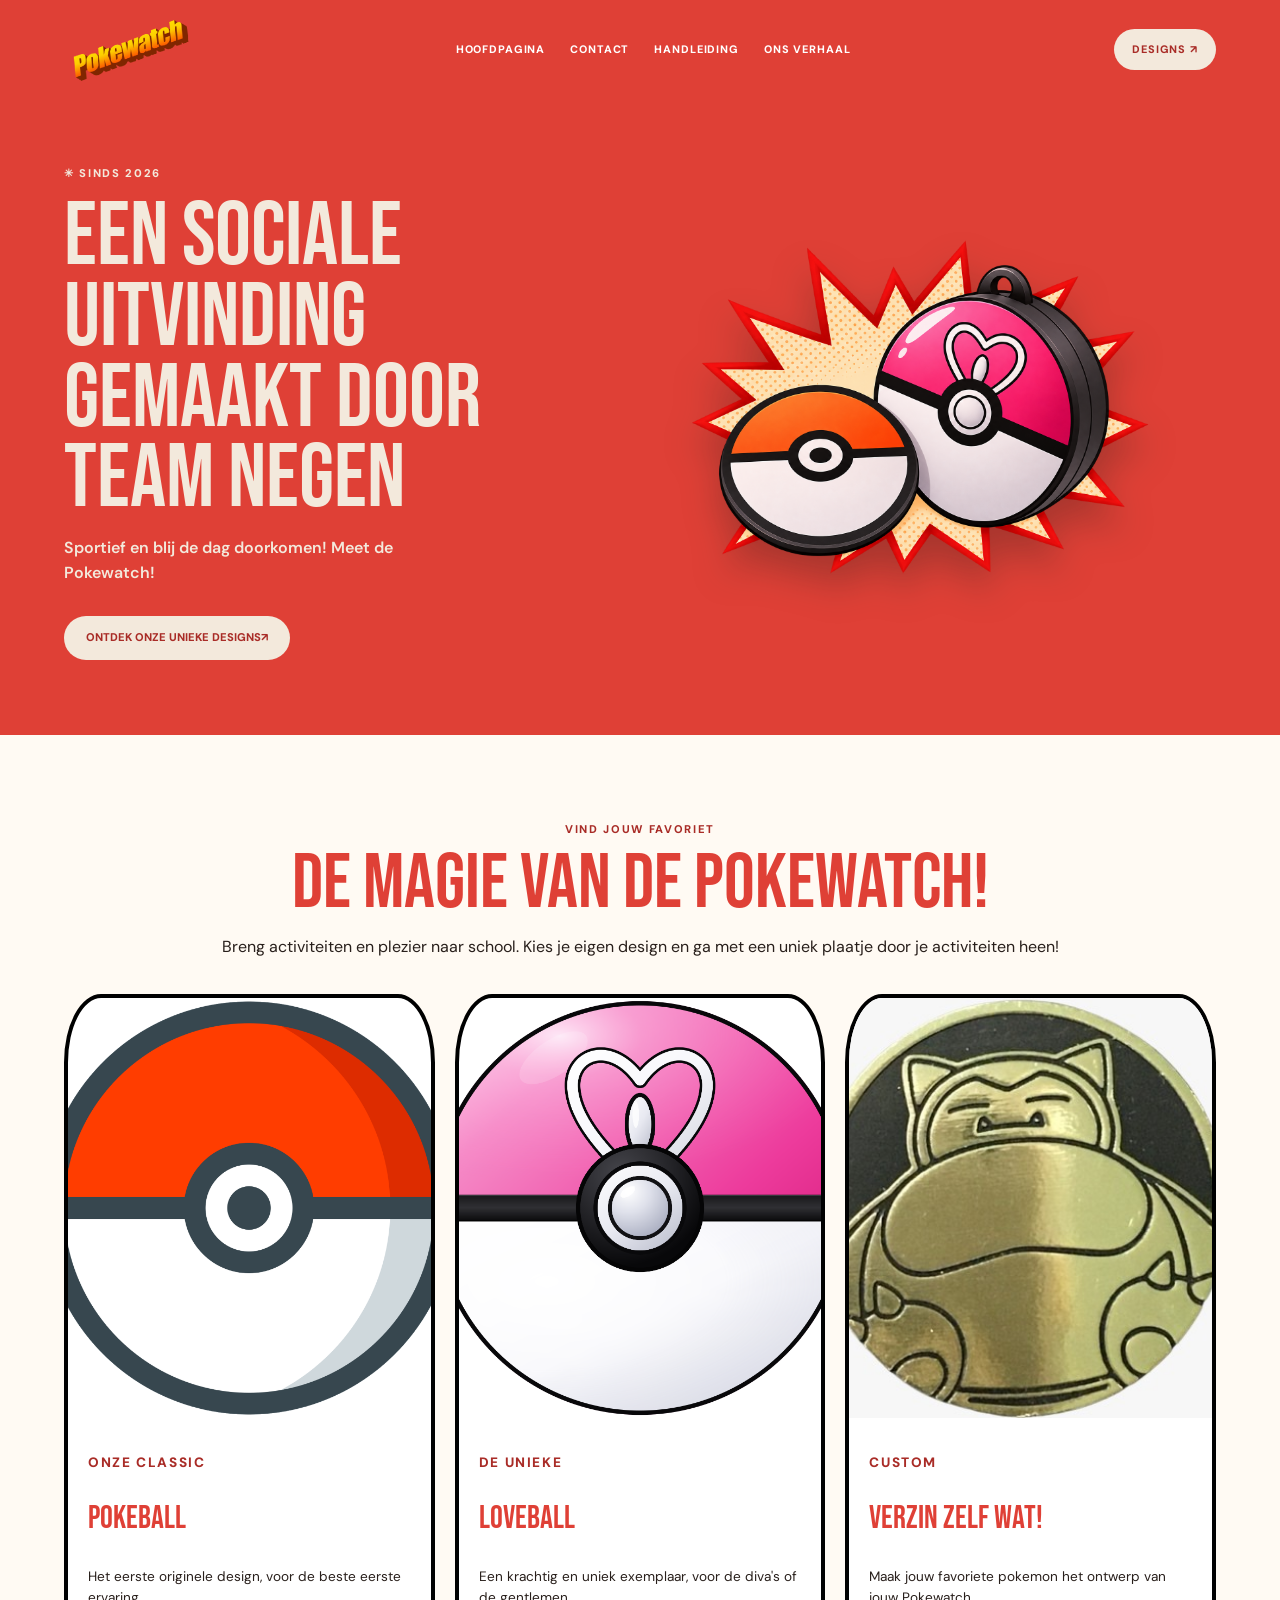
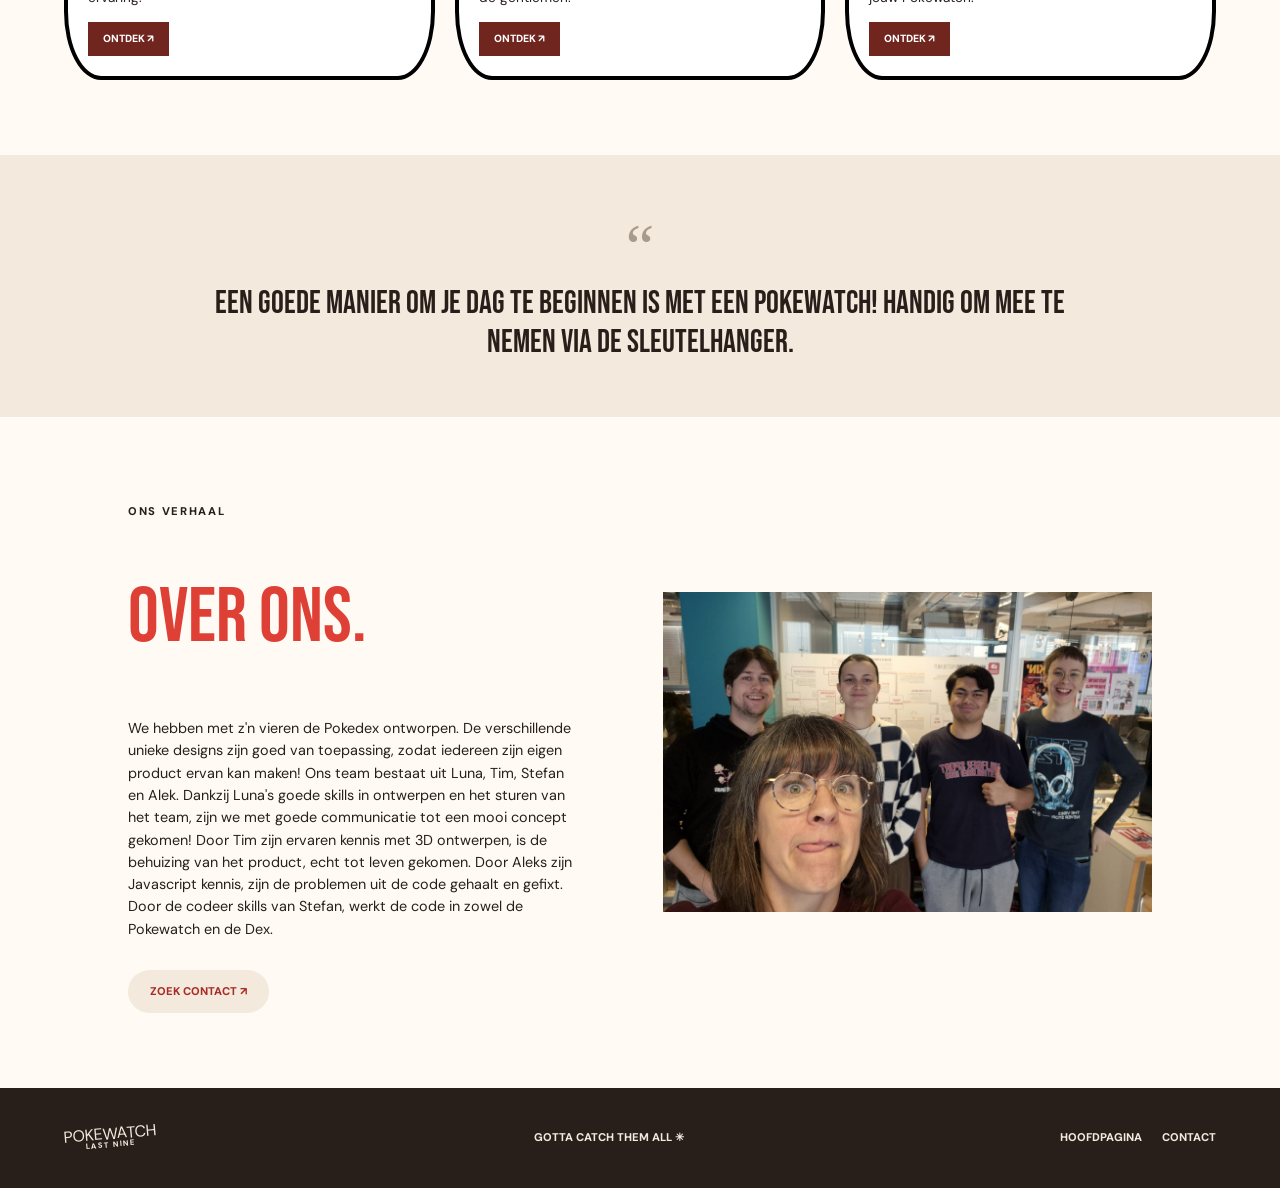
==== commit 0ee5598e: "Fix HTML structure and formatting issues" ====
--- a/index.html
+++ b/index.html
@@ -134,10 +134,10 @@
                     We hebben met z'n vieren de Pokedex ontworpen. De verschillende unieke designs zijn goed van
                     toepassing, zodat iedereen zijn eigen product ervan kan maken!
                     Ons team bestaat uit Luna, Tim, Stefan en Alek. Dankzij Luna's goede skills in ontwerpen en het
-                    sturen van het team zijn we met goede communicatie tot een mooi concept gekomen! Door Tim zijn ervaren kennis met 3D ontwerpen
-                    is de behuizing van het product echt tot leven gekomen.
-                    Door Alek's zijn Javascript kennis zijn de problemen uit de code gehaalt en gefixt. Door de codeer
-                    skills van Stefan werkt de code in zowel de Pokewatch en de Dex.
+                    sturen van het team, zijn we met goede communicatie tot een mooi concept gekomen! Door Tim zijn ervaren kennis met 3D ontwerpen,
+                    is de behuizing van het product, echt tot leven gekomen.
+                    Door Aleks zijn Javascript kennis, zijn de problemen uit de code gehaalt en gefixt. Door de codeer
+                    skills van Stefan, werkt de code in zowel de Pokewatch en de Dex.
                 </p>
 
                 <a href="contact.html" class="button">ZOEK CONTACT ↗</a>
--- a/indexStyle.css
+++ b/indexStyle.css
@@ -1,3 +1,4 @@
+
 :root {
     --red: #df4036;
     --red-dark: #a92c27;
@@ -93,18 +94,21 @@
 
 .hero {
     position: relative;
-    min-height: 480px;
-    padding: 65px 5% 90px;
+    min-height: 570px;
+    padding: 55px 5% 75px;
     display: flex;
     align-items: center;
-    gap: 10px;
+    justify-content: space-between;
+    gap: 0;
     overflow: hidden;
     background: var(--red);
     color: var(--cream);
 }
 
 .hero-copy {
-    max-width: 650px;
+    width: 50%;
+    max-width: 700px;
+    position: relative;
     z-index: 1;
 }
 
@@ -124,7 +128,7 @@
 
 .hero h1 {
     margin: 15px 0;
-    font-size: clamp(4rem, 8vw, 7.5rem);
+    font-size: clamp(4rem, 7vw, 7.5rem);
 }
 
 .hero-intro {
@@ -133,15 +137,24 @@
 }
 
 .hero-image {
-    width: 38%;
-    height: 300px;
-    transform: rotate(4deg);
+    width: 44%;
+    max-width: 580px;
+    height: auto;
+    margin-right: 4%;
+    display: flex;
+    align-items: center;
+    justify-content: center;
 }
 
 .hero-image img {
-    max-height: 550px;
-    width: auto;
-    padding-bottom: 50px;
+    width: 100%;
+    max-width: 580px;
+    height: auto;
+    max-height: 480px;
+    object-fit: contain;
+    padding: 0;
+    transform: none;
+    filter: drop-shadow(0 20px 18px rgba(40, 31, 27, .3));
 }
 
 .button {
@@ -281,7 +294,7 @@
     font-size: .9rem;
 }
 
-.story>img {
+.story > img {
     height: 320px;
 }
 
@@ -330,24 +343,29 @@
     }
 
     .hero {
-        padding: 45px 22px 75px;
+        padding: 45px 22px 55px;
         flex-direction: column;
         align-items: flex-start;
     }
 
+    .hero-copy {
+        width: 100%;
+    }
+
     .hero h1 {
         font-size: clamp(3.8rem, 14vw, 6rem);
     }
 
     .hero-image {
-        width: 50%;
-        height: 220px;
-        align-self: flex-end;
-        flex-direction: column;
+        width: 85%;
+        max-width: 480px;
+        height: auto;
+        align-self: center;
+        margin: 20px auto 0;
     }
 
     .hero-image img {
-        max-height: 250px;
+        max-height: 350px;
     }
 
     .product-grid {
@@ -372,6 +390,9 @@
     }
 }
 
+
+/* KLEINE MOBIELE SCHERMEN */
+
 @media (max-width: 480px) {
 
     .main-nav a {
@@ -380,6 +401,15 @@
 
     .header-cta {
         font-size: .58rem;
+    }
+
+    .hero-image {
+        width: 100%;
+        max-width: 340px;
+    }
+
+    .hero-image img {
+        max-height: 280px;
     }
 
     .hero-bottom {
@@ -397,7 +427,11 @@
     }
 }
 
+
+/* MINDER ANIMATIE */
+
 @media (prefers-reduced-motion: reduce) {
+
     html {
         scroll-behavior: auto;
     }
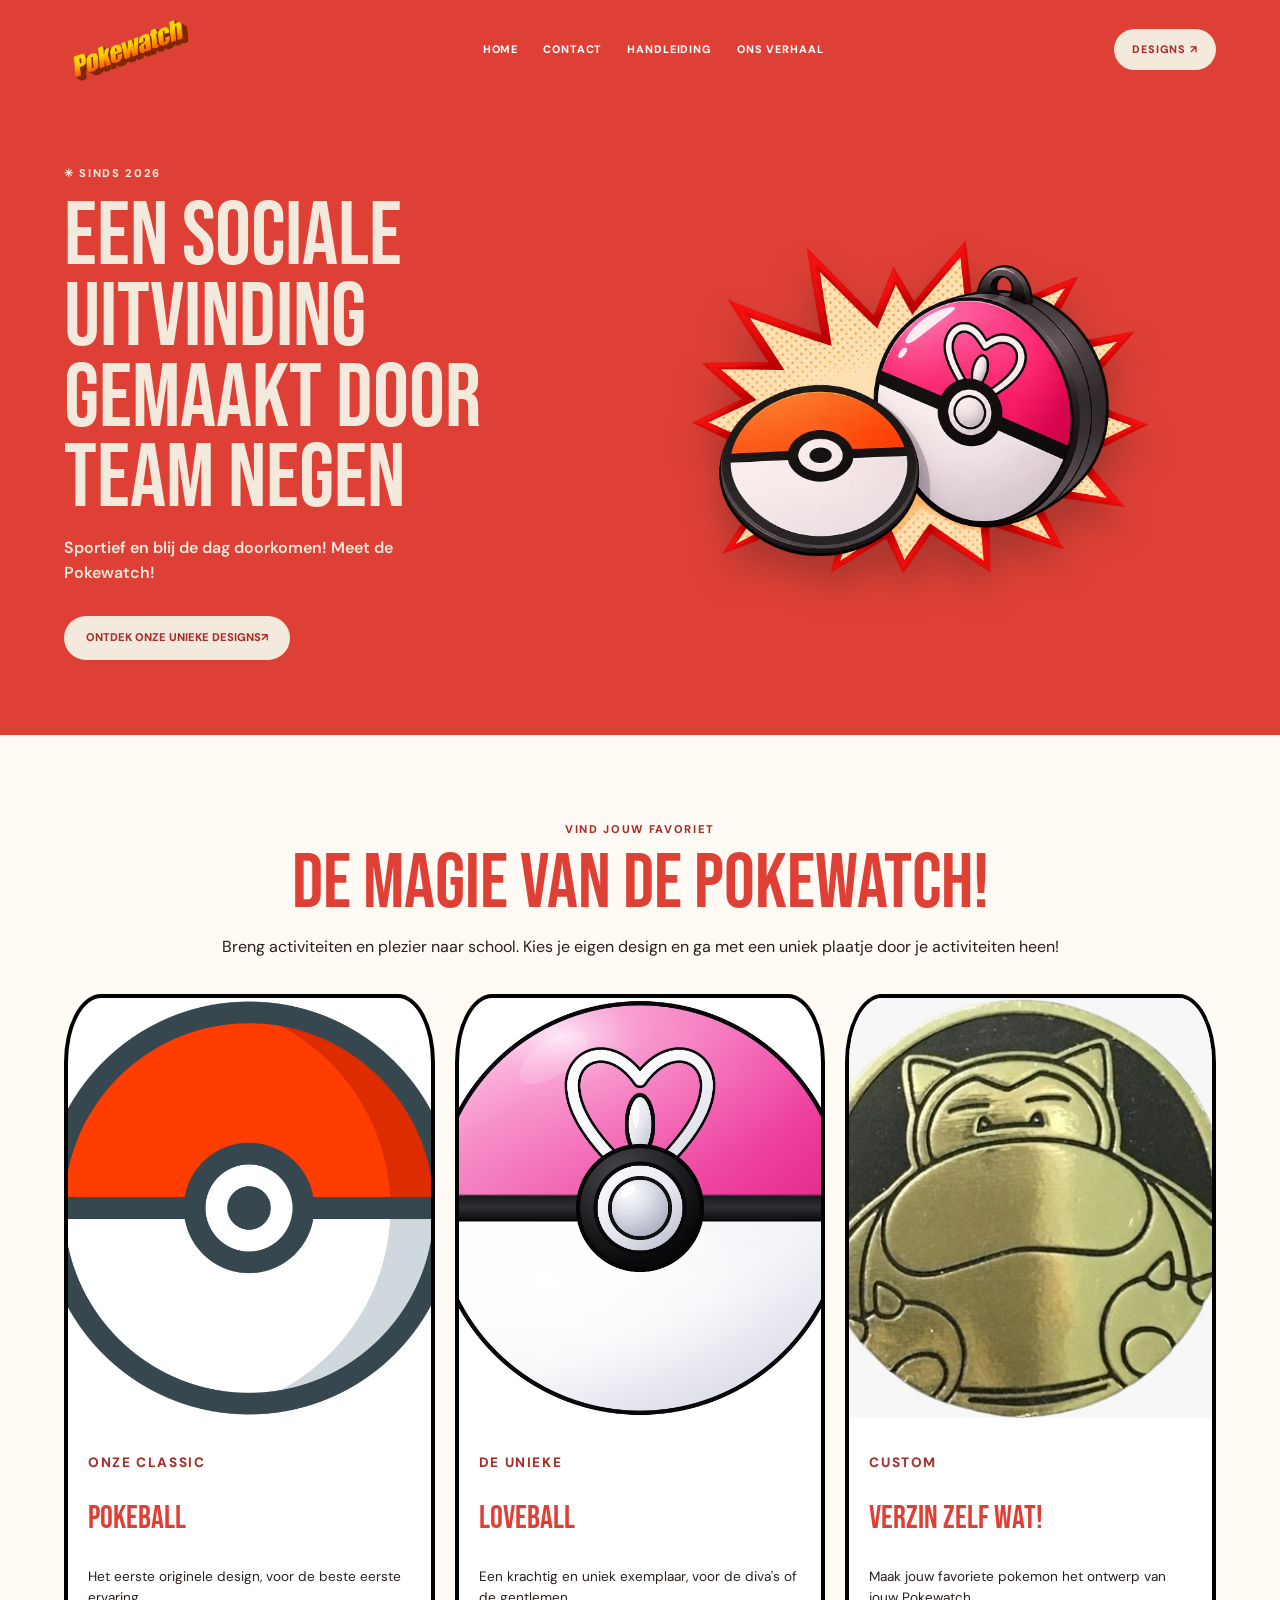
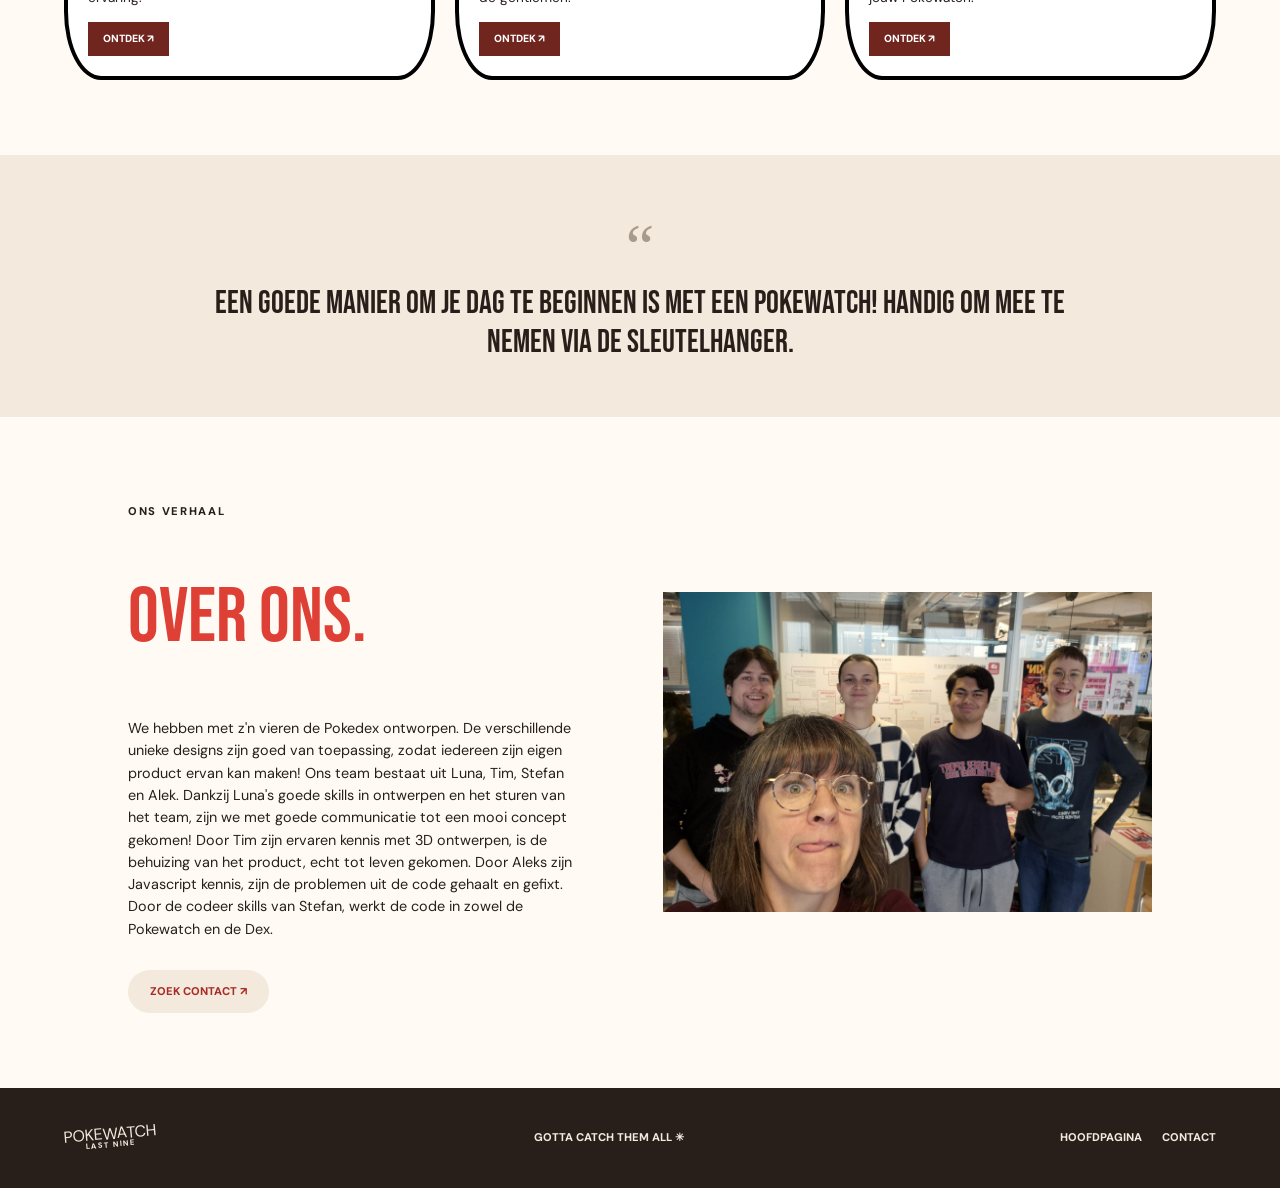
==== commit 4da28f36: "Fix HTML encoding issues in index.html" ====
--- a/index.html
+++ b/index.html
@@ -25,7 +25,7 @@
         </a>
 
         <nav class="main-nav">
-            <a href="index.html">HOOFDPAGINA</a>
+            <a href="index.html">HOME</a>
             <a href="contact.html">CONTACT</a>
             <a href="handleiding.html"> HANDLEIDING</a>
             <a href="#verhaal">ONS VERHAAL</a>
